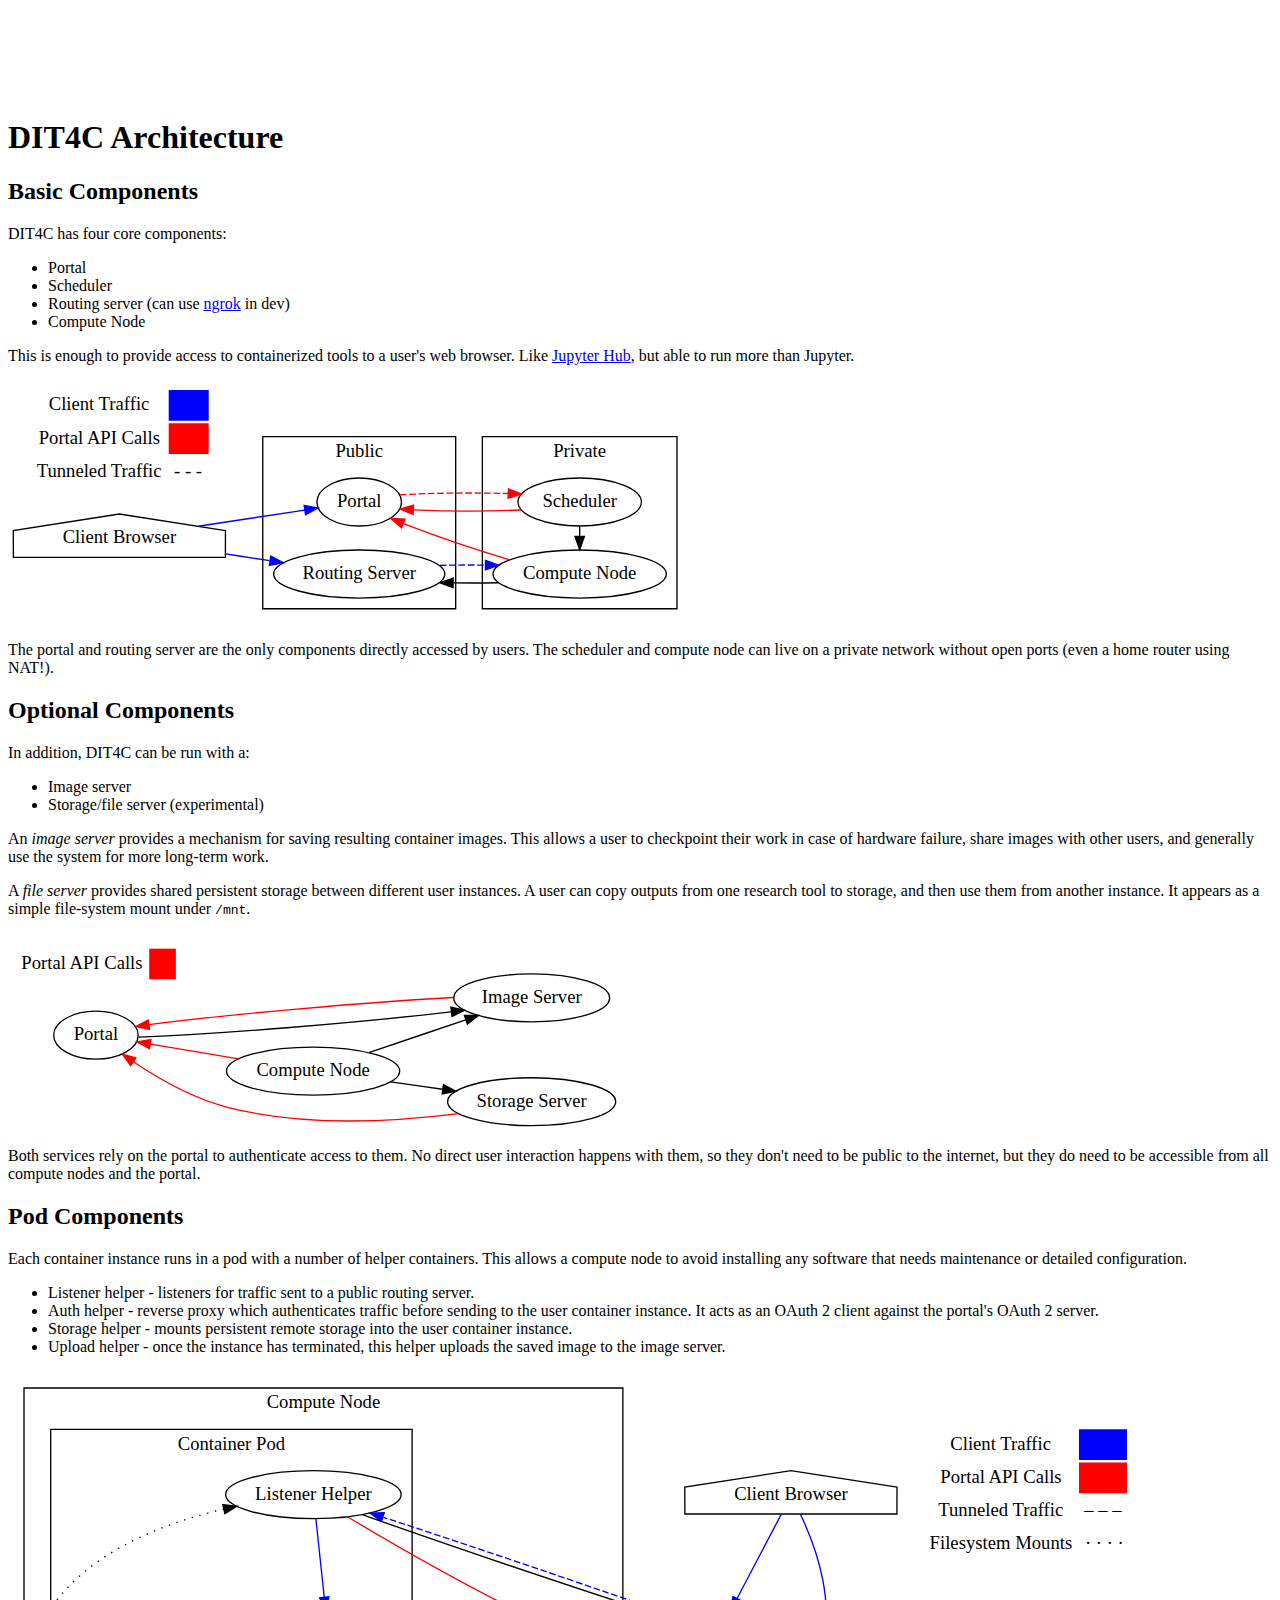
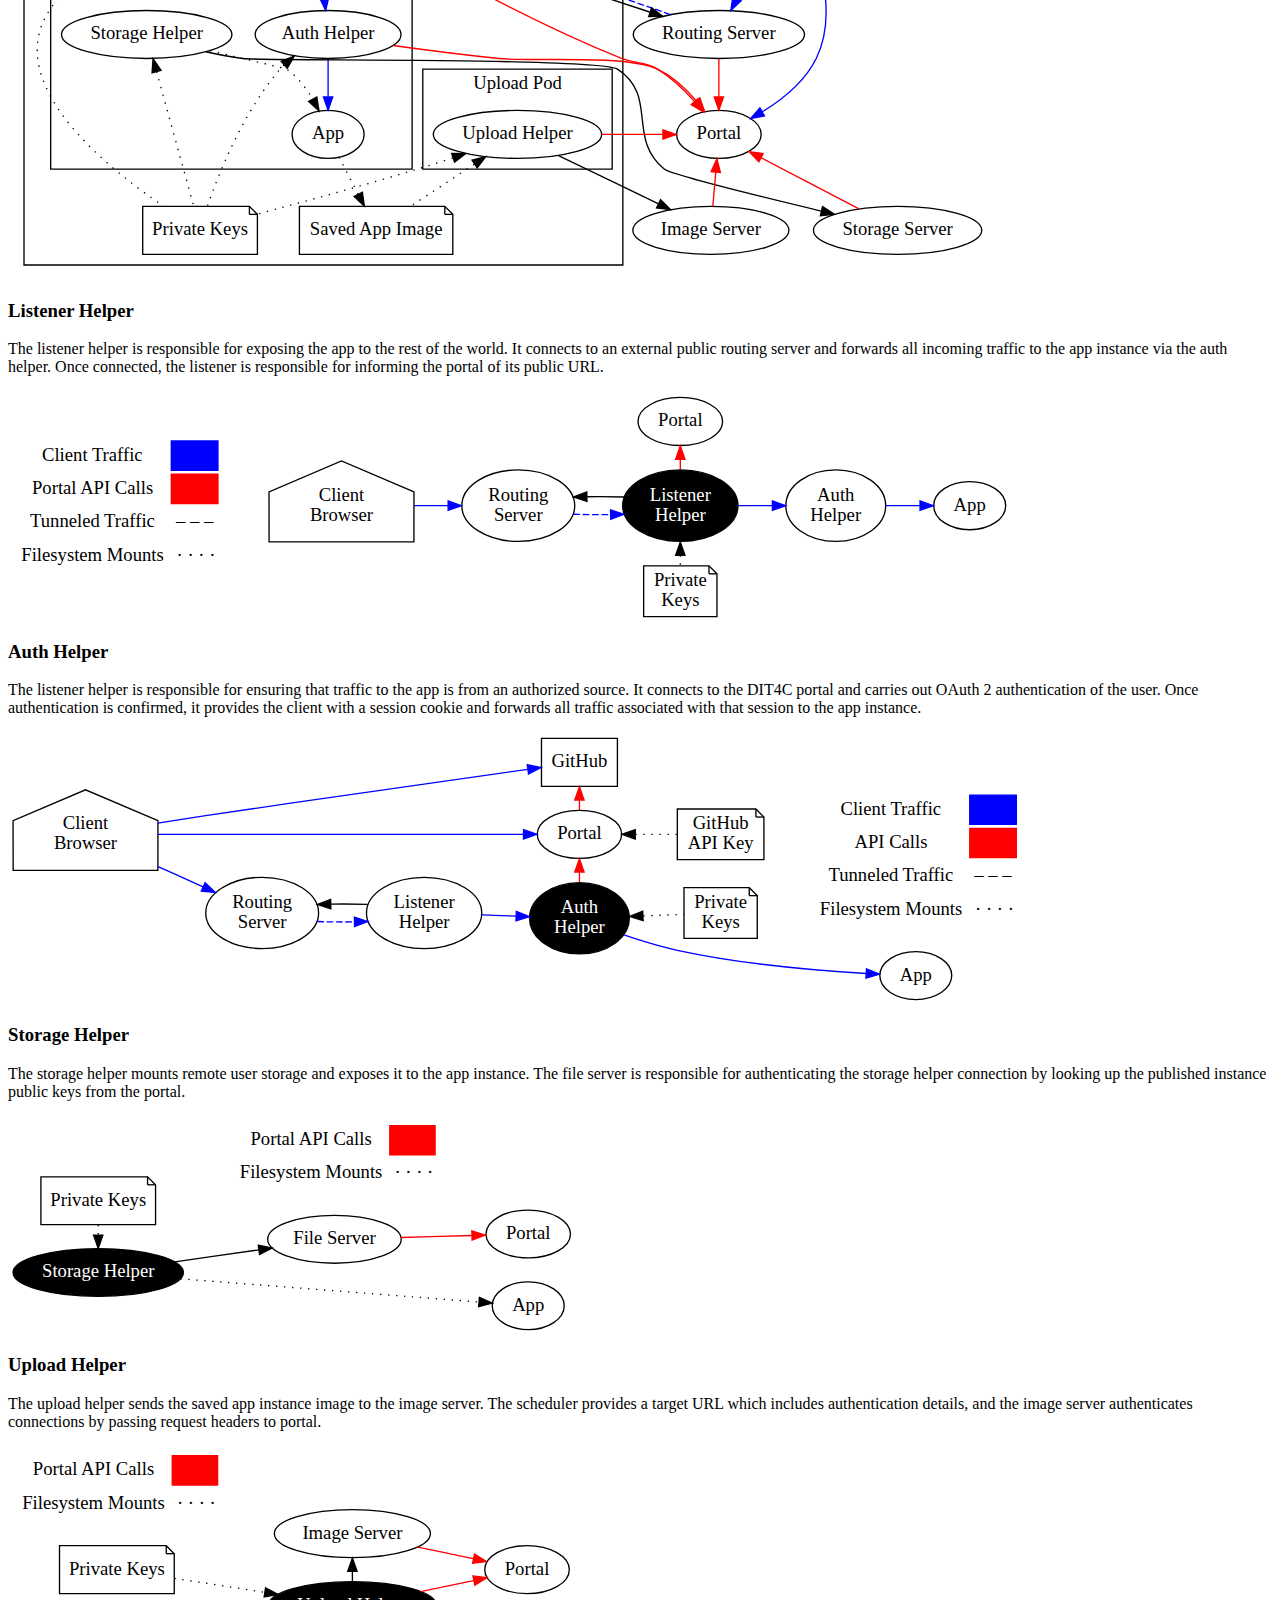
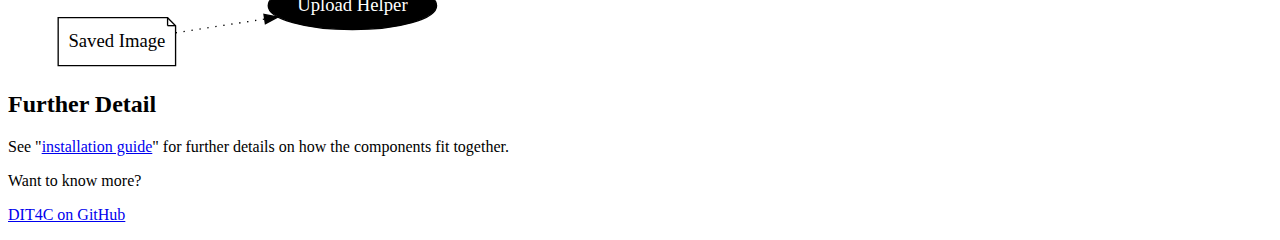
==== architecture.html @ cf7dfa35 "Add more architecture detail for helpers" ====
<html>
<head>
  <meta charset="utf-8">
  <title>DIT4C architecture</title>
  <link rel="canonical" href="false"/>

  <meta name="viewport" content="width=device-width">
  <link rel="shortcut icon" href="/images/favicon.ico" type="image/x-icon"/>
  <link rel="apple-touch-icon" sizes="60x60" href="/images/apple-touch-icon-60x60.png"/>
  <link rel="apple-touch-icon" sizes="76x76" href="/images/apple-touch-icon-76x76.png"/>
  <link rel="apple-touch-icon" sizes="120x120" href="/images/apple-touch-icon-120x120.png"/>
  <link rel="apple-touch-icon" sizes="152x152" href="/images/apple-touch-icon-152x152.png"/>
  <link rel="icon" sizes="36x36" href="/images/icon-36x36.png"/>
  <link rel="icon" sizes="48x48" href="/images/icon-48x48.png"/>
  <link rel="icon" sizes="72x72" href="/images/icon-72x72.png"/>
  <link rel="icon" sizes="96x96" href="/images/icon-96x96.png"/>
  <link rel="icon" sizes="128x128" href="/images/icon-128x128.png"/>
  <link rel="icon" sizes="144x144" href="/images/icon-144x144.png"/>
  <link rel="icon" sizes="192x192" href="/images/icon-192x192.png"/>

  <script src="/libs/webcomponentsjs/webcomponents-lite.js"></script>
  <link rel="import" href="/components/base-style.html"/>
</head>
<body>
  <header>
    <a href="/">
      <img class="img-responsive center-block"
          src="/images/logo.png"
          style="height: 80px; padding: 5px"/>
    </a>
  </header>
  <article>
    <h1 id="dit4c-architecture">DIT4C Architecture</h1>
<h2 id="basic-components">Basic Components</h2>
<p>DIT4C has four core components:</p>
<ul>
<li>Portal</li>
<li>Scheduler</li>
<li>Routing server (can use <a href="https://ngrok.com/">ngrok</a> in dev)</li>
<li>Compute Node</li>
</ul>
<p>This is enough to provide access to containerized tools to a user&#39;s web browser. Like <a href="https://github.com/jupyterhub/jupyterhub">Jupyter Hub</a>, but able to run more than Jupyter.</p>
<p><img src="images/diagrams/high-level-arch-basic.dot.svg" alt=""></p>
<p>The portal and routing server are the only components directly accessed by users. The scheduler and compute node can live on a private network without open ports (even a home router using NAT!).</p>
<h2 id="optional-components">Optional Components</h2>
<p>In addition, DIT4C can be run with a:</p>
<ul>
<li>Image server</li>
<li>Storage/file server (experimental)</li>
</ul>
<p>An <em>image server</em> provides a mechanism for saving resulting container images. This allows a user to checkpoint their work in case of hardware failure, share images with other users, and generally use the system for more long-term work.</p>
<p>A <em>file server</em> provides shared persistent storage between different user instances. A user can copy outputs from one research tool to storage, and then use them from another instance. It appears as a simple file-system mount under <code>/mnt</code>.</p>
<p><img src="images/diagrams/high-level-arch-extra.dot.svg" alt=""></p>
<p>Both services rely on the portal to authenticate access to them. No direct user interaction happens with them, so they don&#39;t need to be public to the internet, but they do need to be accessible from all compute nodes and the portal.</p>
<h2 id="pod-components">Pod Components</h2>
<p>Each container instance runs in a pod with a number of helper containers. This allows a compute node to avoid installing any software that needs maintenance or detailed configuration.</p>
<ul>
<li>Listener helper - listeners for traffic sent to a public routing server.</li>
<li>Auth helper - reverse proxy which authenticates traffic before sending to the user container instance. It acts as an OAuth 2 client against the portal&#39;s OAuth 2 server.</li>
<li>Storage helper - mounts persistent remote storage into the user container instance.</li>
<li>Upload helper - once the instance has terminated, this helper uploads the saved image to the image server.</li>
</ul>
<p><img src="images/diagrams/pod-components.dot.svg" alt=""></p>
<h3 id="listener-helper">Listener Helper</h3>
<p>The listener helper is responsible for exposing the app to the rest of the world. It connects to an external public routing server and forwards all incoming traffic to the app instance via the auth helper. Once connected, the listener is responsible for informing the portal of its public URL.</p>
<p><img src="images/diagrams/helper-listener.dot.svg" alt=""></p>
<h3 id="auth-helper">Auth Helper</h3>
<p>The listener helper is responsible for ensuring that traffic to the app is from an authorized source. It connects to the DIT4C portal and carries out OAuth 2 authentication of the user. Once authentication is confirmed, it provides the client with a session cookie and forwards all traffic associated with that session to the app instance.</p>
<p><img src="images/diagrams/helper-auth.dot.svg" alt=""></p>
<h3 id="storage-helper">Storage Helper</h3>
<p>The storage helper mounts remote user storage and exposes it to the app instance. The file server is responsible for authenticating the storage helper connection by looking up the published instance public keys from the portal.</p>
<p><img src="images/diagrams/helper-storage.dot.svg" alt=""></p>
<h3 id="upload-helper">Upload Helper</h3>
<p>The upload helper sends the saved app instance image to the image server. The scheduler provides a target URL which includes authentication details, and the image server authenticates connections by passing request headers to portal.</p>
<p><img src="images/diagrams/helper-upload.dot.svg" alt=""></p>
<h2 id="further-detail">Further Detail</h2>
<p>See &quot;<a href="./running.html">installation guide</a>&quot; for further details on how the components fit together.</p>

  </article>
  <footer>
    <p>Want to know more?</p>
    <p>
      <a href="https://github.com/dit4c/dit4c">
        DIT4C on GitHub
      </a>
    </p>
  </footer>
</body>
</html>
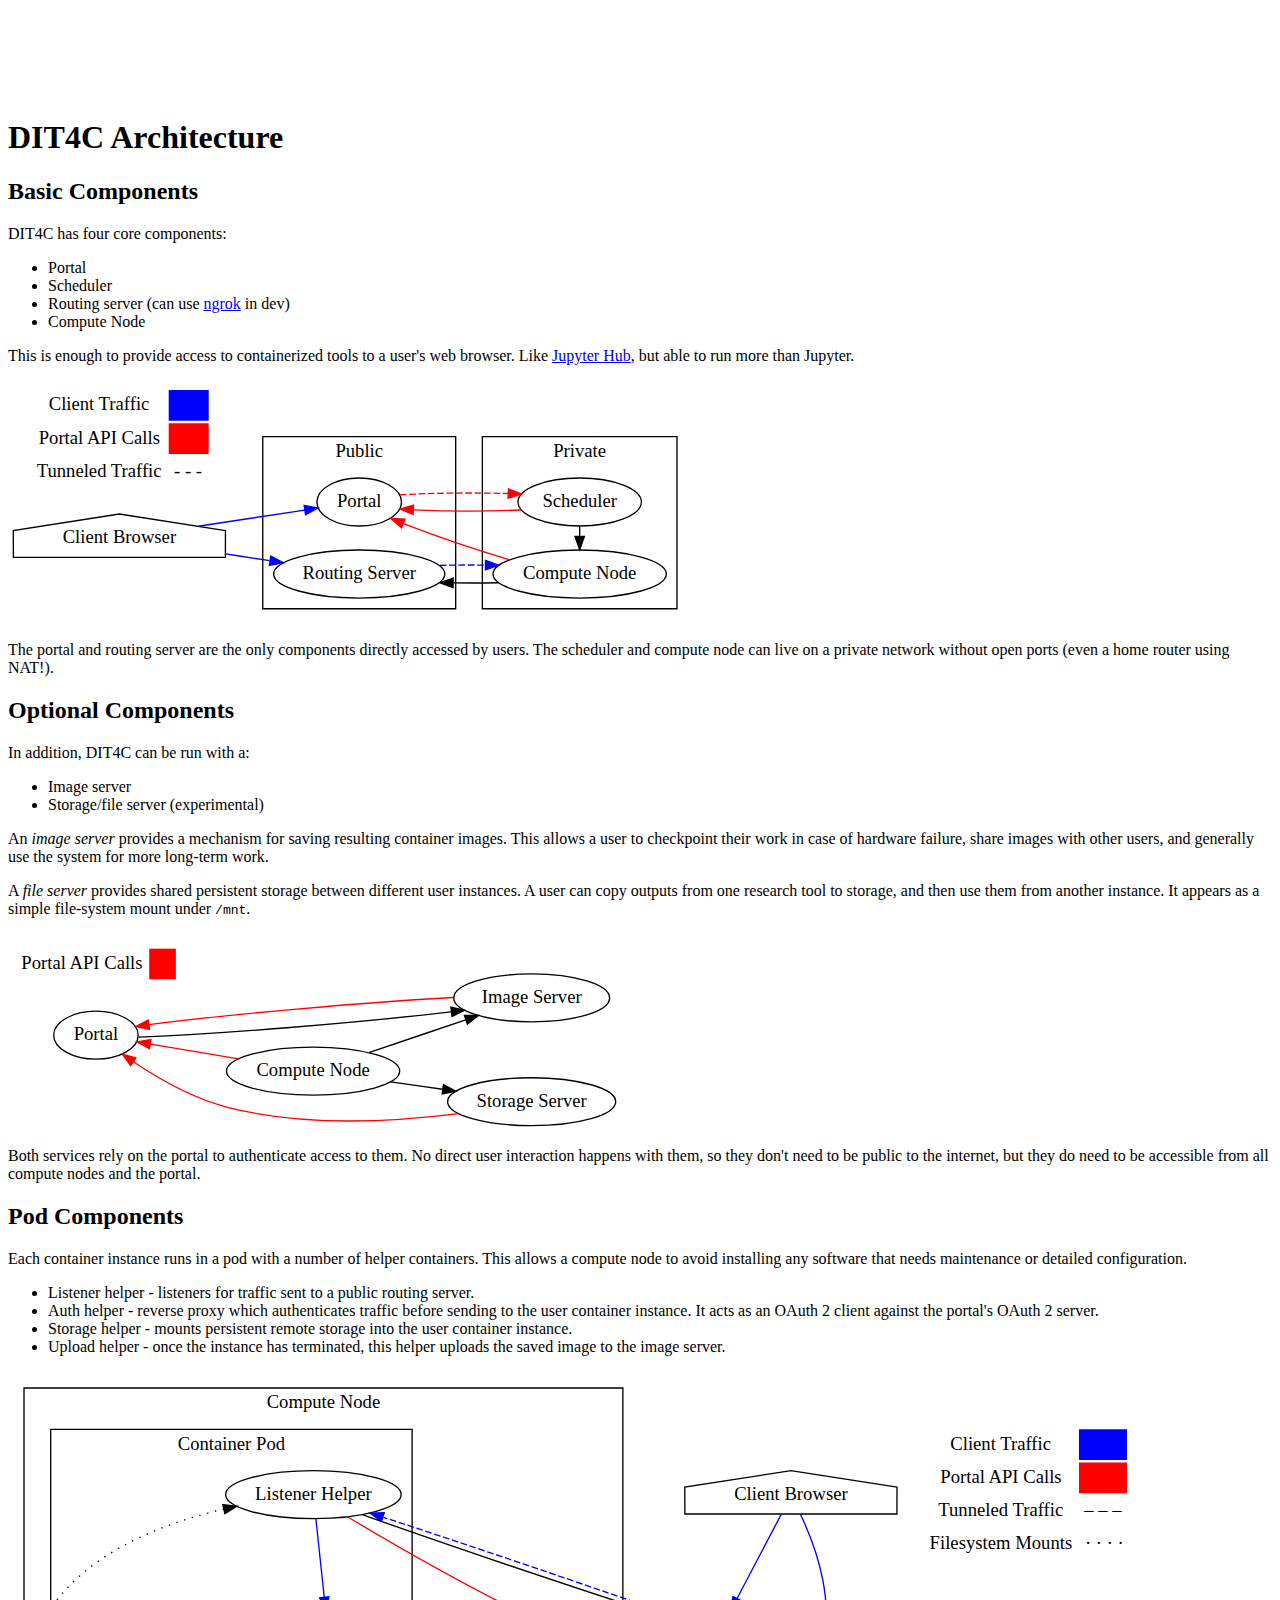
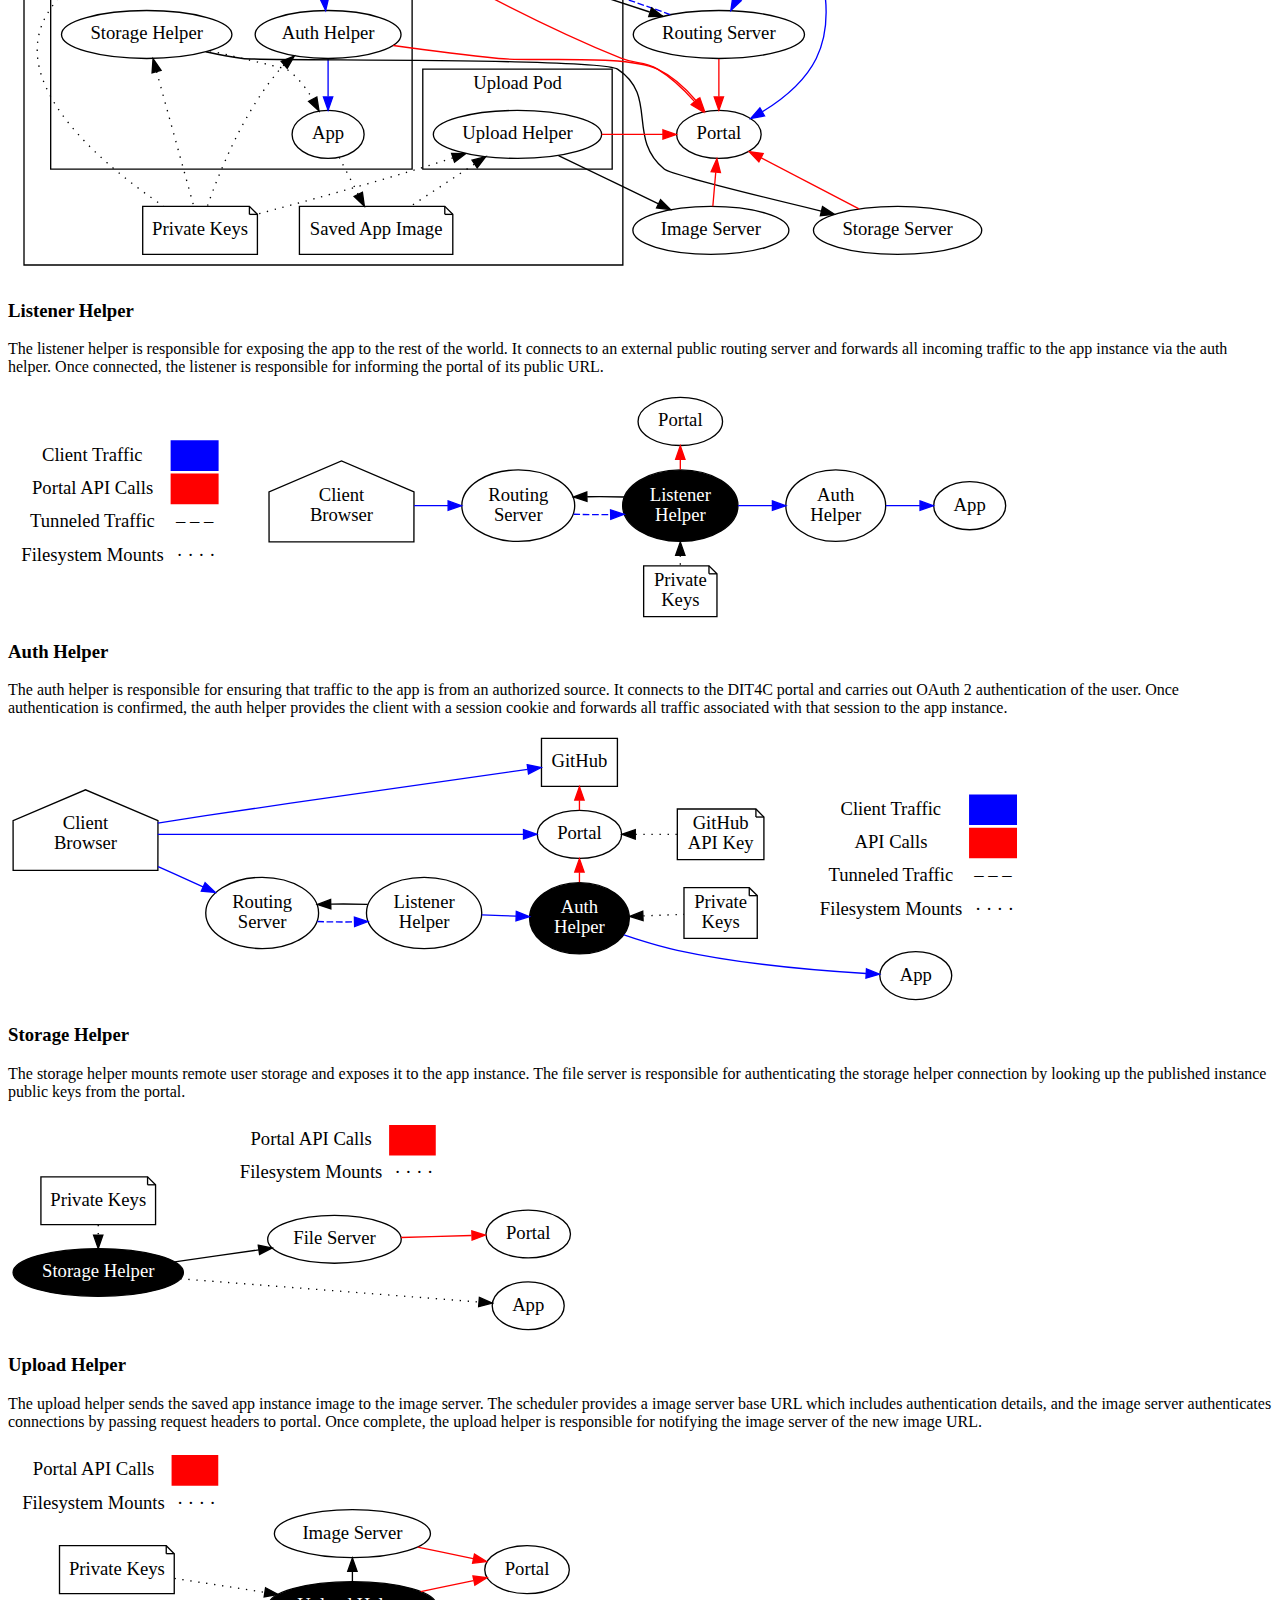
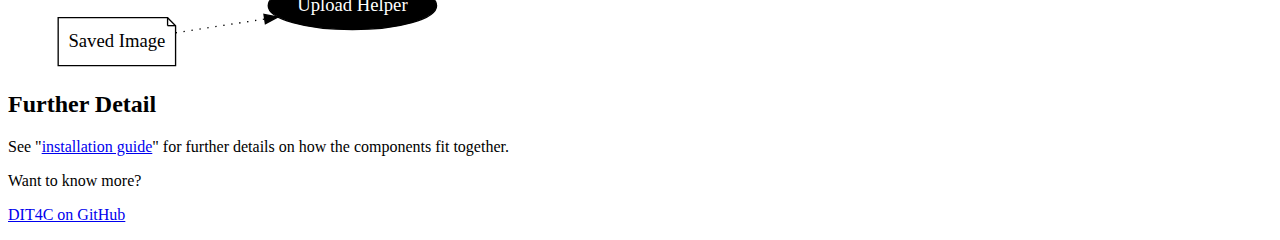
==== commit 84c00bdd: "Minor architecture wording fixes" ====
--- a/architecture.html
+++ b/architecture.html
@@ -65,13 +65,13 @@
 <p>The listener helper is responsible for exposing the app to the rest of the world. It connects to an external public routing server and forwards all incoming traffic to the app instance via the auth helper. Once connected, the listener is responsible for informing the portal of its public URL.</p>
 <p><img src="images/diagrams/helper-listener.dot.svg" alt=""></p>
 <h3 id="auth-helper">Auth Helper</h3>
-<p>The listener helper is responsible for ensuring that traffic to the app is from an authorized source. It connects to the DIT4C portal and carries out OAuth 2 authentication of the user. Once authentication is confirmed, it provides the client with a session cookie and forwards all traffic associated with that session to the app instance.</p>
+<p>The auth helper is responsible for ensuring that traffic to the app is from an authorized source. It connects to the DIT4C portal and carries out OAuth 2 authentication of the user. Once authentication is confirmed, the auth helper provides the client with a session cookie and forwards all traffic associated with that session to the app instance.</p>
 <p><img src="images/diagrams/helper-auth.dot.svg" alt=""></p>
 <h3 id="storage-helper">Storage Helper</h3>
 <p>The storage helper mounts remote user storage and exposes it to the app instance. The file server is responsible for authenticating the storage helper connection by looking up the published instance public keys from the portal.</p>
 <p><img src="images/diagrams/helper-storage.dot.svg" alt=""></p>
 <h3 id="upload-helper">Upload Helper</h3>
-<p>The upload helper sends the saved app instance image to the image server. The scheduler provides a target URL which includes authentication details, and the image server authenticates connections by passing request headers to portal.</p>
+<p>The upload helper sends the saved app instance image to the image server. The scheduler provides a image server base URL which includes authentication details, and the image server authenticates connections by passing request headers to portal. Once complete, the upload helper is responsible for notifying the image server of the new image URL.</p>
 <p><img src="images/diagrams/helper-upload.dot.svg" alt=""></p>
 <h2 id="further-detail">Further Detail</h2>
 <p>See &quot;<a href="./running.html">installation guide</a>&quot; for further details on how the components fit together.</p>
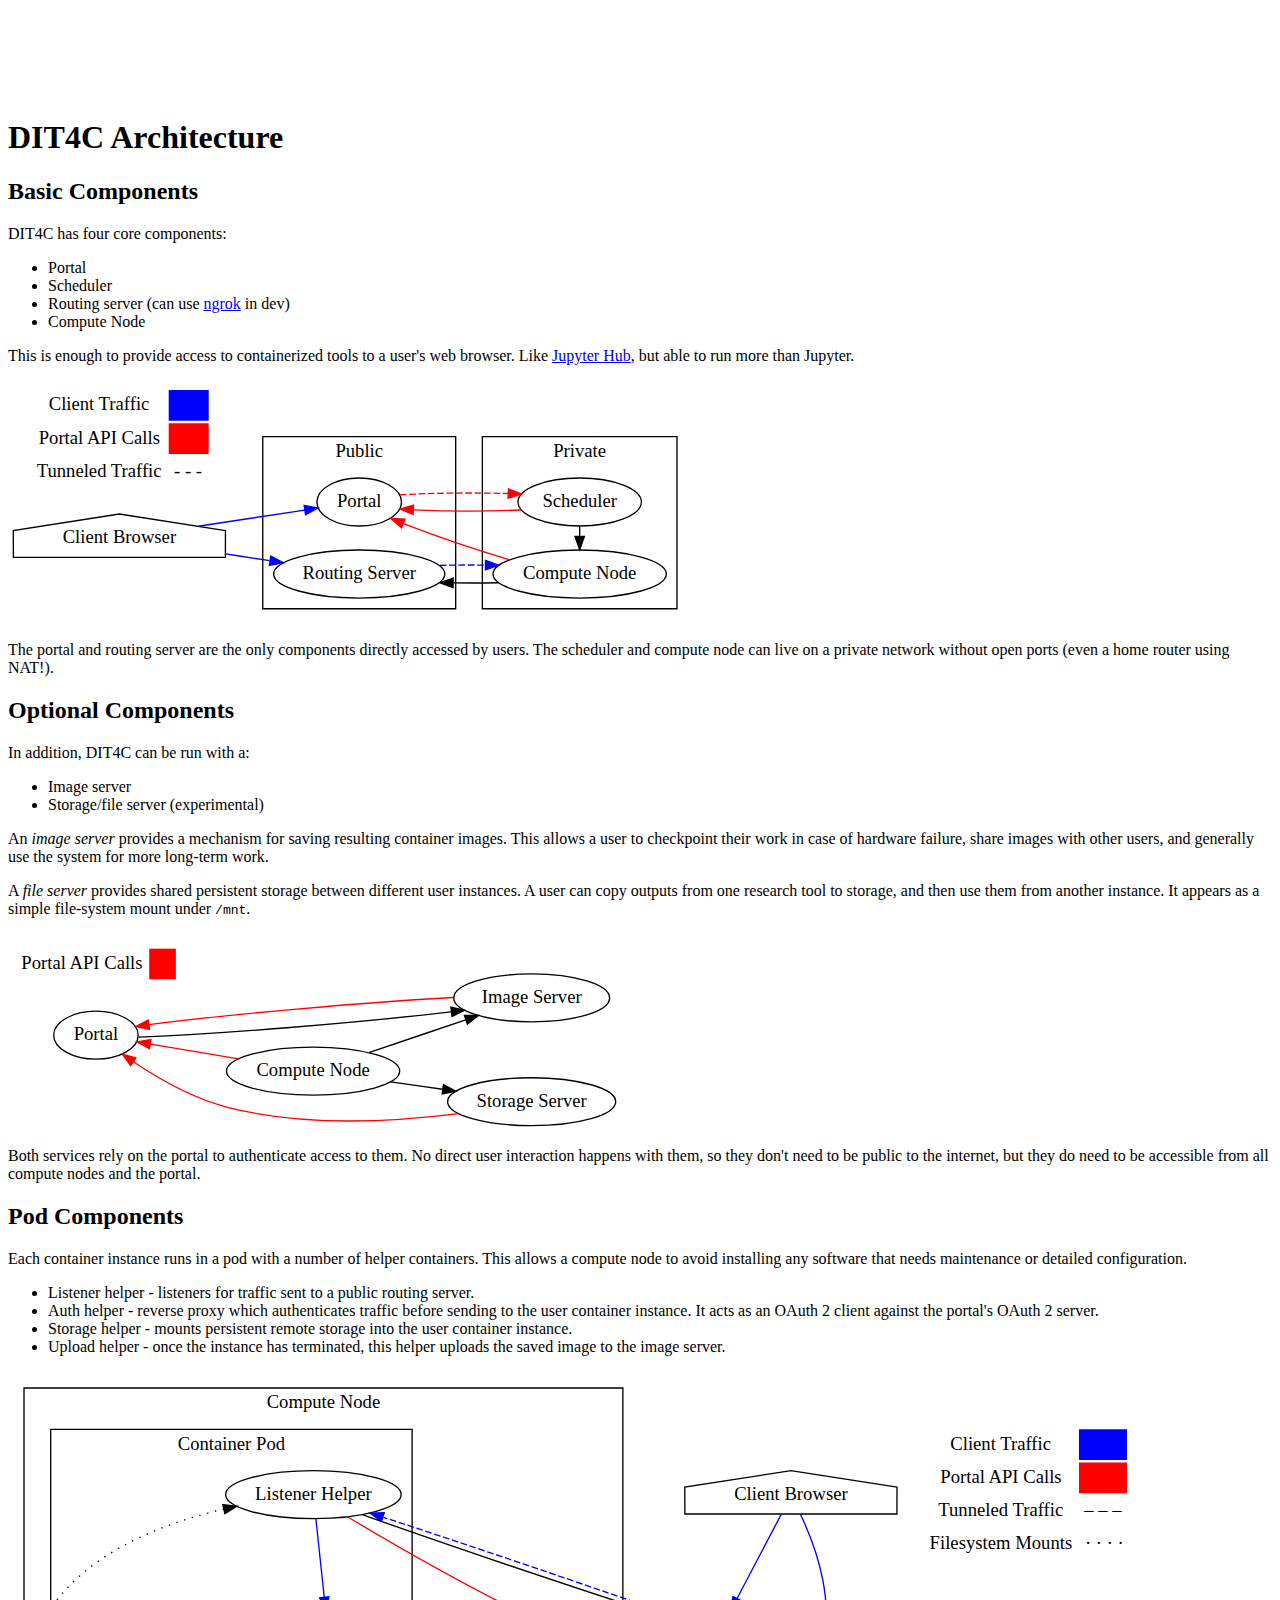
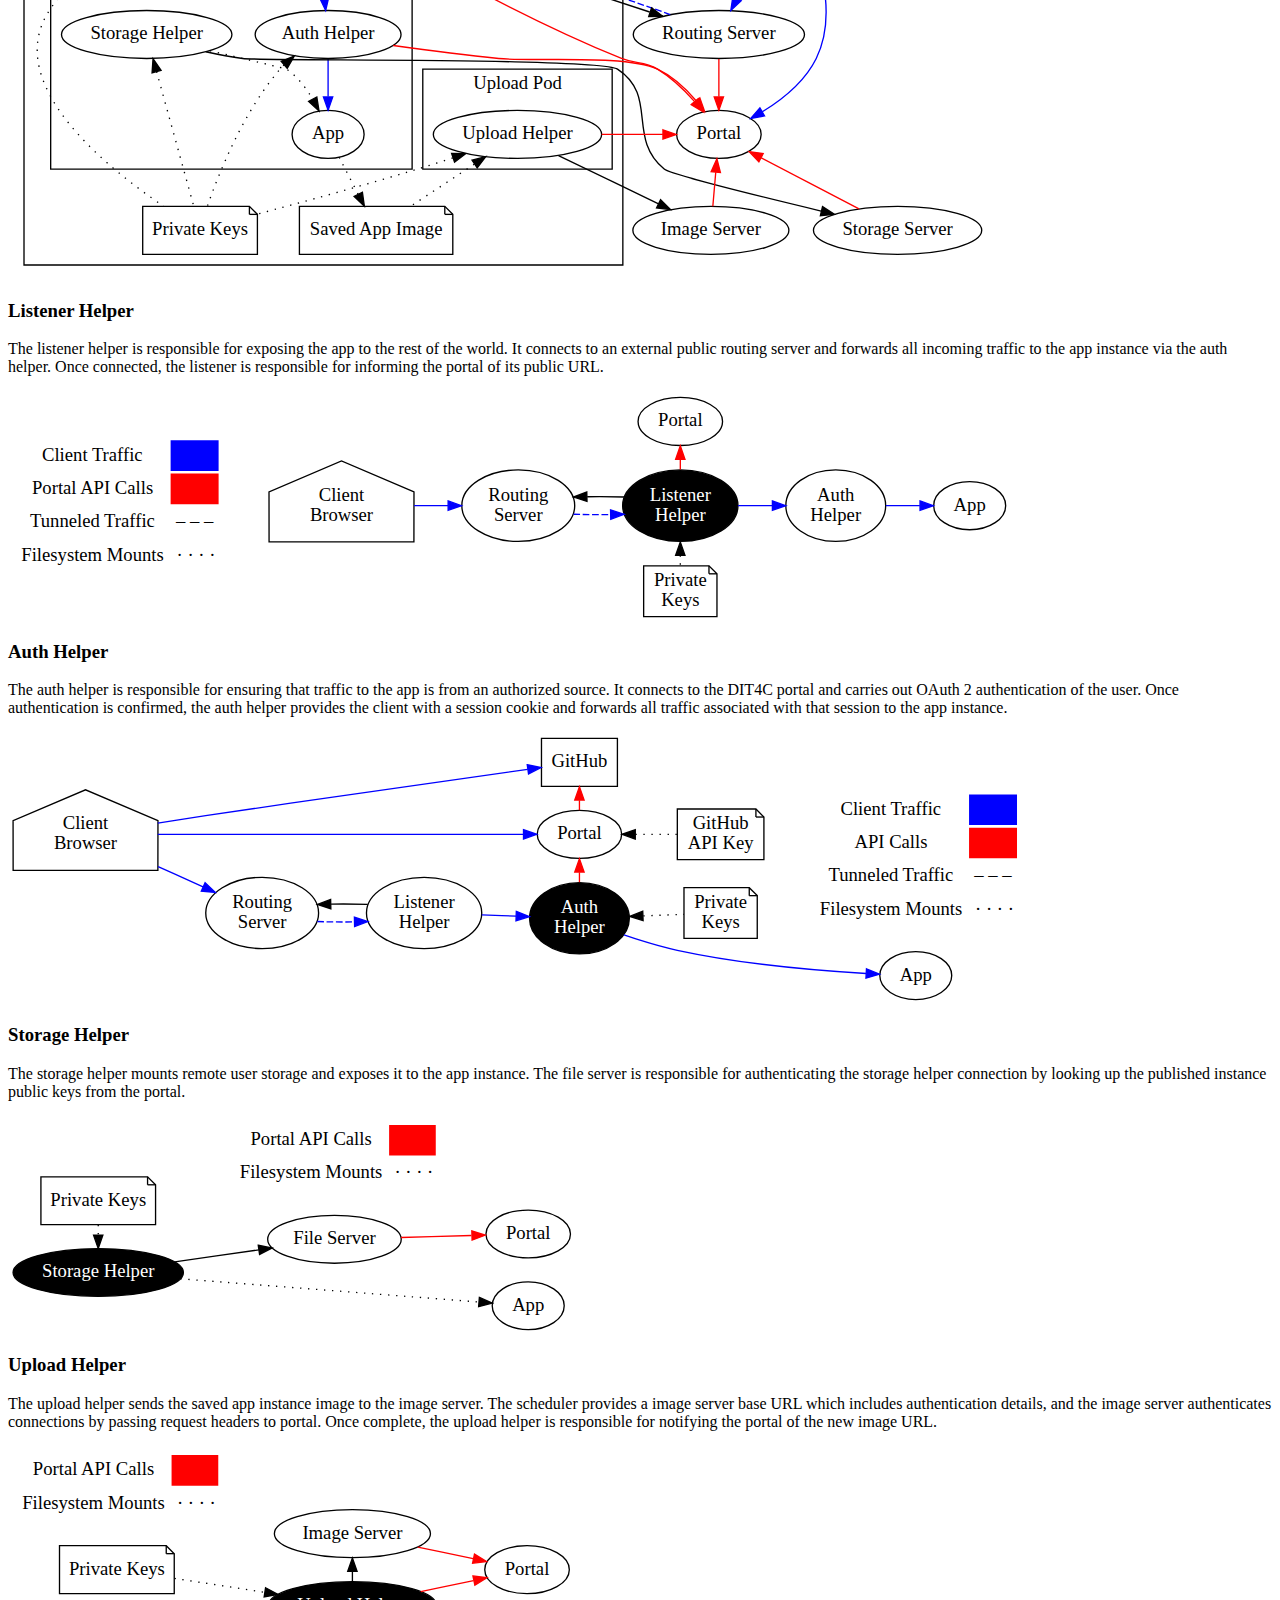
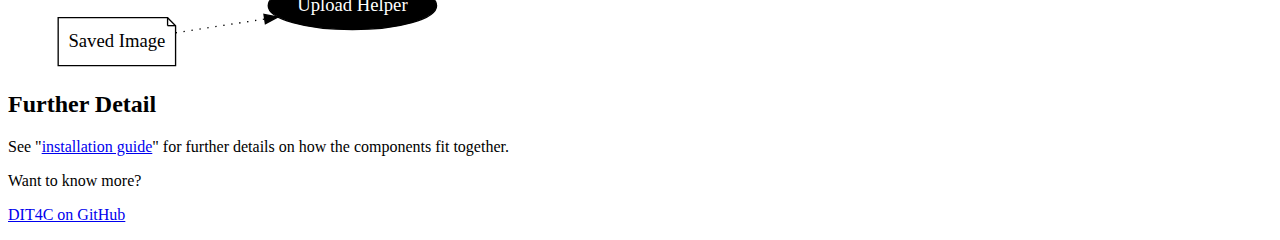
==== commit 56fbb8b6: "Fix typo" ====
--- a/architecture.html
+++ b/architecture.html
@@ -71,7 +71,7 @@
 <p>The storage helper mounts remote user storage and exposes it to the app instance. The file server is responsible for authenticating the storage helper connection by looking up the published instance public keys from the portal.</p>
 <p><img src="images/diagrams/helper-storage.dot.svg" alt=""></p>
 <h3 id="upload-helper">Upload Helper</h3>
-<p>The upload helper sends the saved app instance image to the image server. The scheduler provides a image server base URL which includes authentication details, and the image server authenticates connections by passing request headers to portal. Once complete, the upload helper is responsible for notifying the image server of the new image URL.</p>
+<p>The upload helper sends the saved app instance image to the image server. The scheduler provides a image server base URL which includes authentication details, and the image server authenticates connections by passing request headers to portal. Once complete, the upload helper is responsible for notifying the portal of the new image URL.</p>
 <p><img src="images/diagrams/helper-upload.dot.svg" alt=""></p>
 <h2 id="further-detail">Further Detail</h2>
 <p>See &quot;<a href="./running.html">installation guide</a>&quot; for further details on how the components fit together.</p>
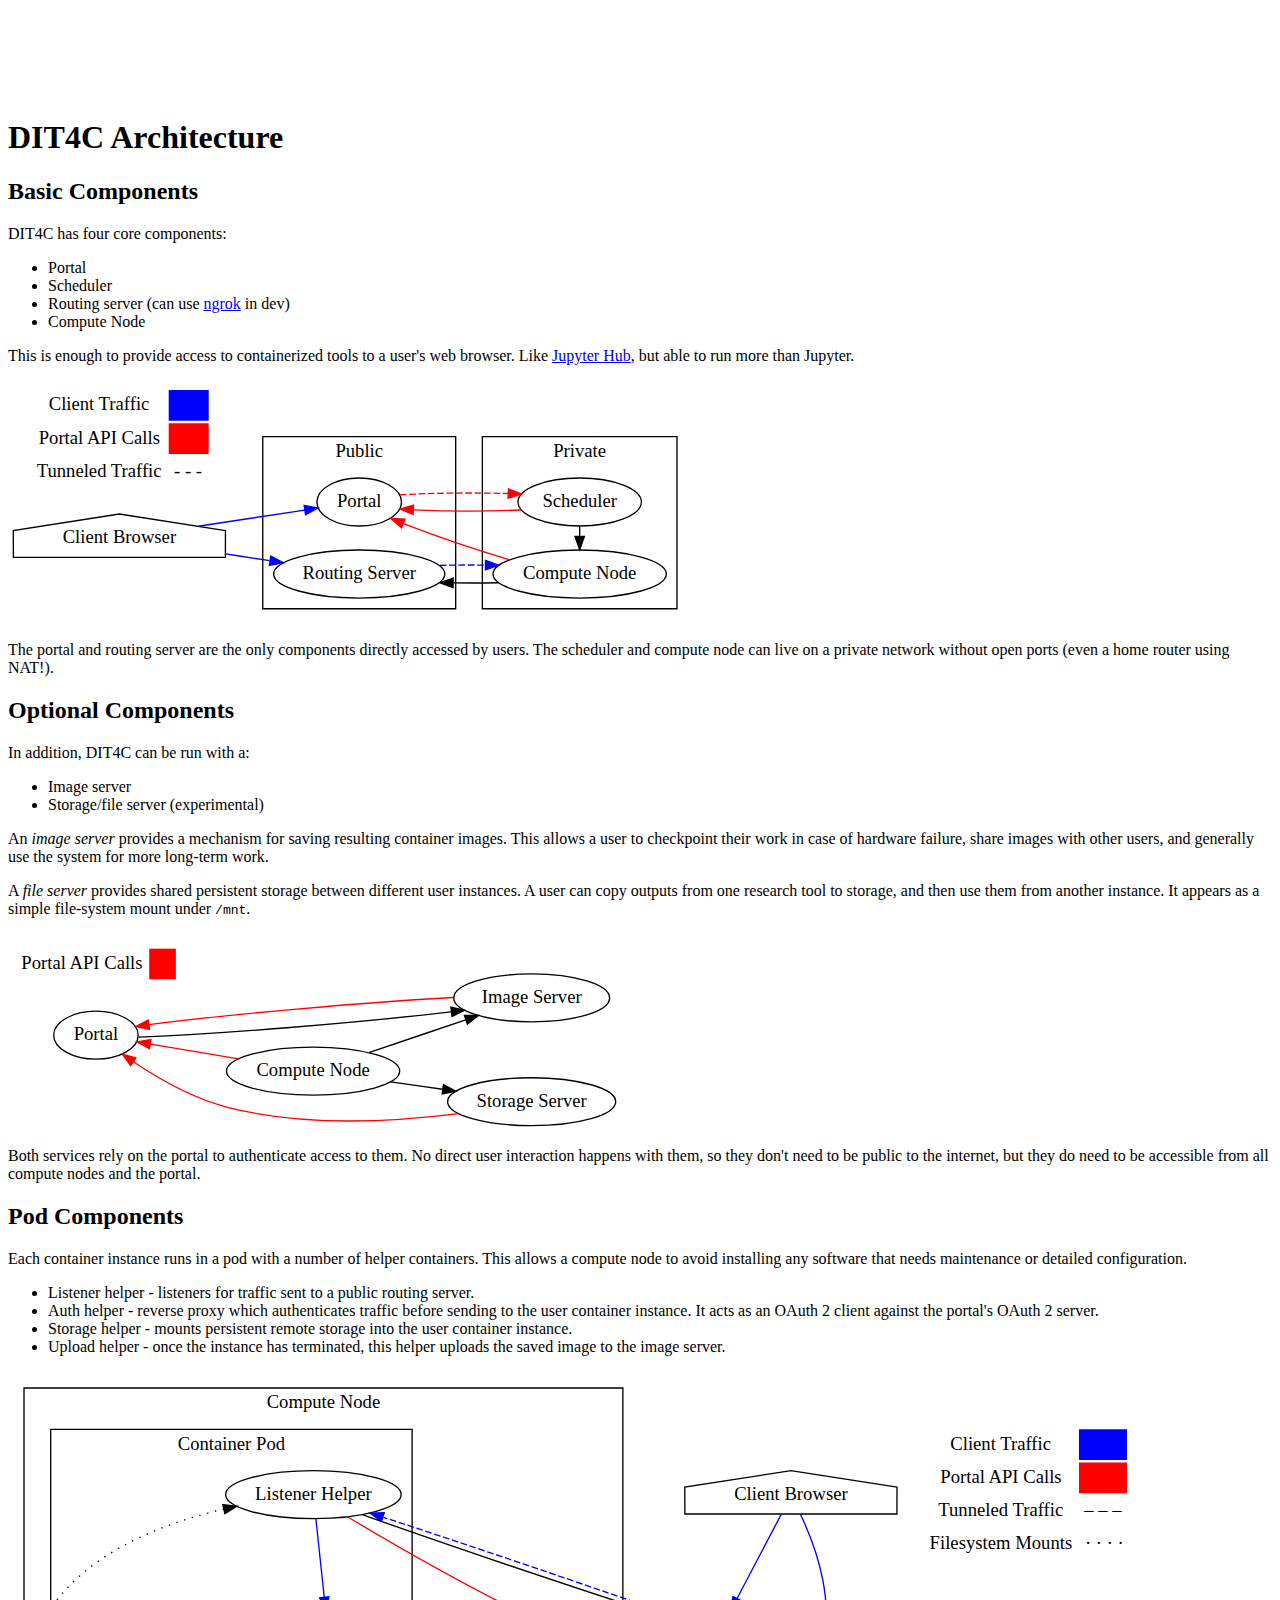
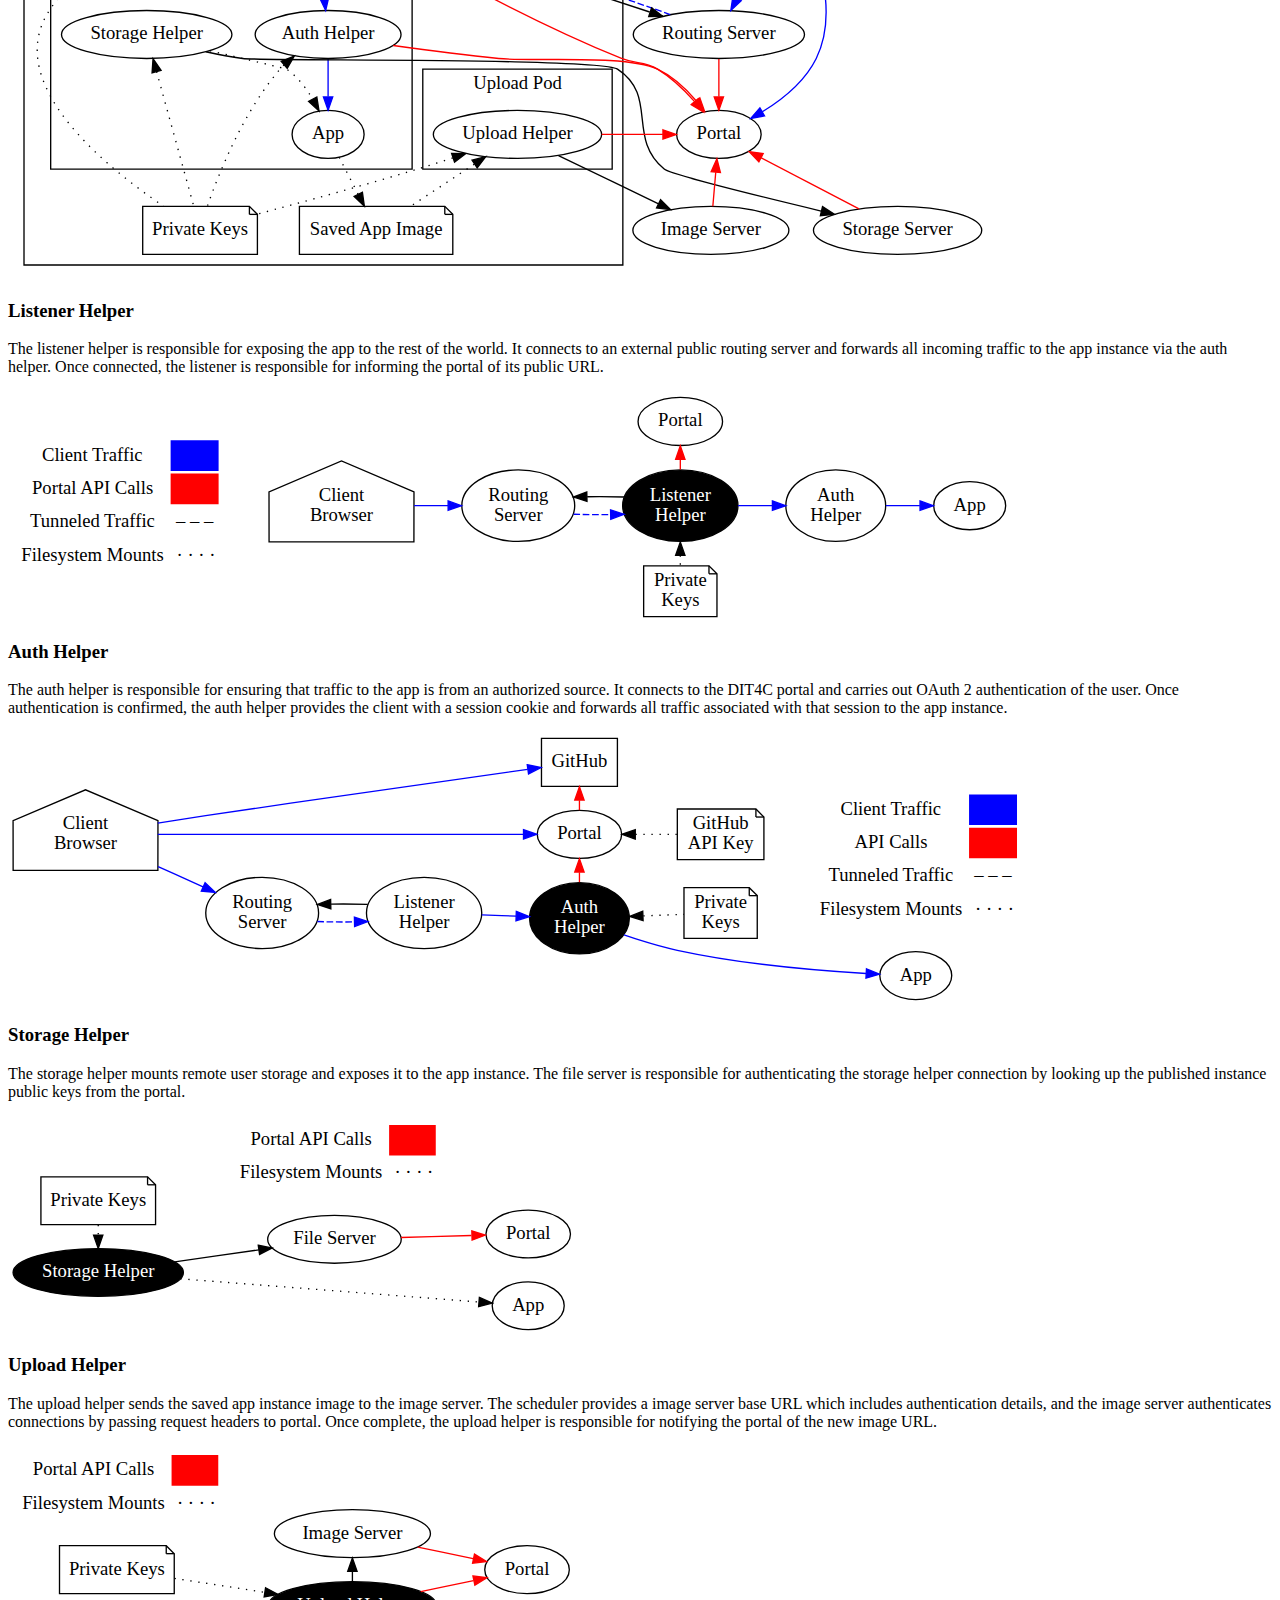
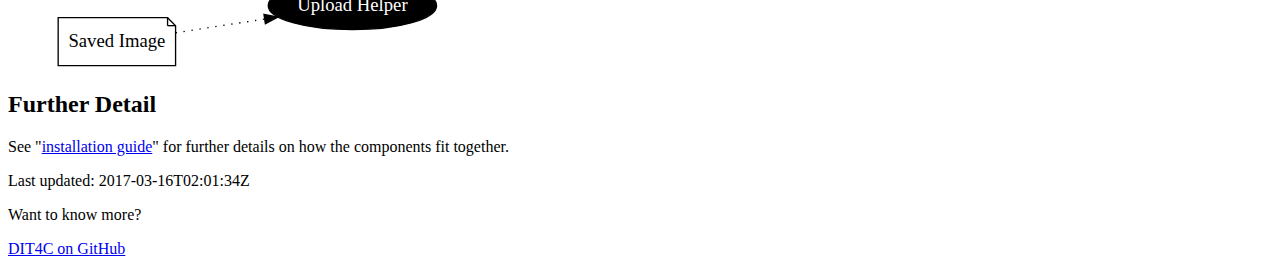
==== commit 0544978a: "Add timestamp to pages" ====
--- a/architecture.html
+++ b/architecture.html
@@ -30,7 +30,7 @@
     </a>
   </header>
   <article>
-    <h1 id="dit4c-architecture">DIT4C Architecture</h1>
+  <h1 id="dit4c-architecture">DIT4C Architecture</h1>
 <h2 id="basic-components">Basic Components</h2>
 <p>DIT4C has four core components:</p>
 <ul>
@@ -76,6 +76,7 @@
 <h2 id="further-detail">Further Detail</h2>
 <p>See &quot;<a href="./running.html">installation guide</a>&quot; for further details on how the components fit together.</p>
 
+  <div class="timestamp">Last updated: 2017-03-16T02:01:34Z</div>
   </article>
   <footer>
     <p>Want to know more?</p>
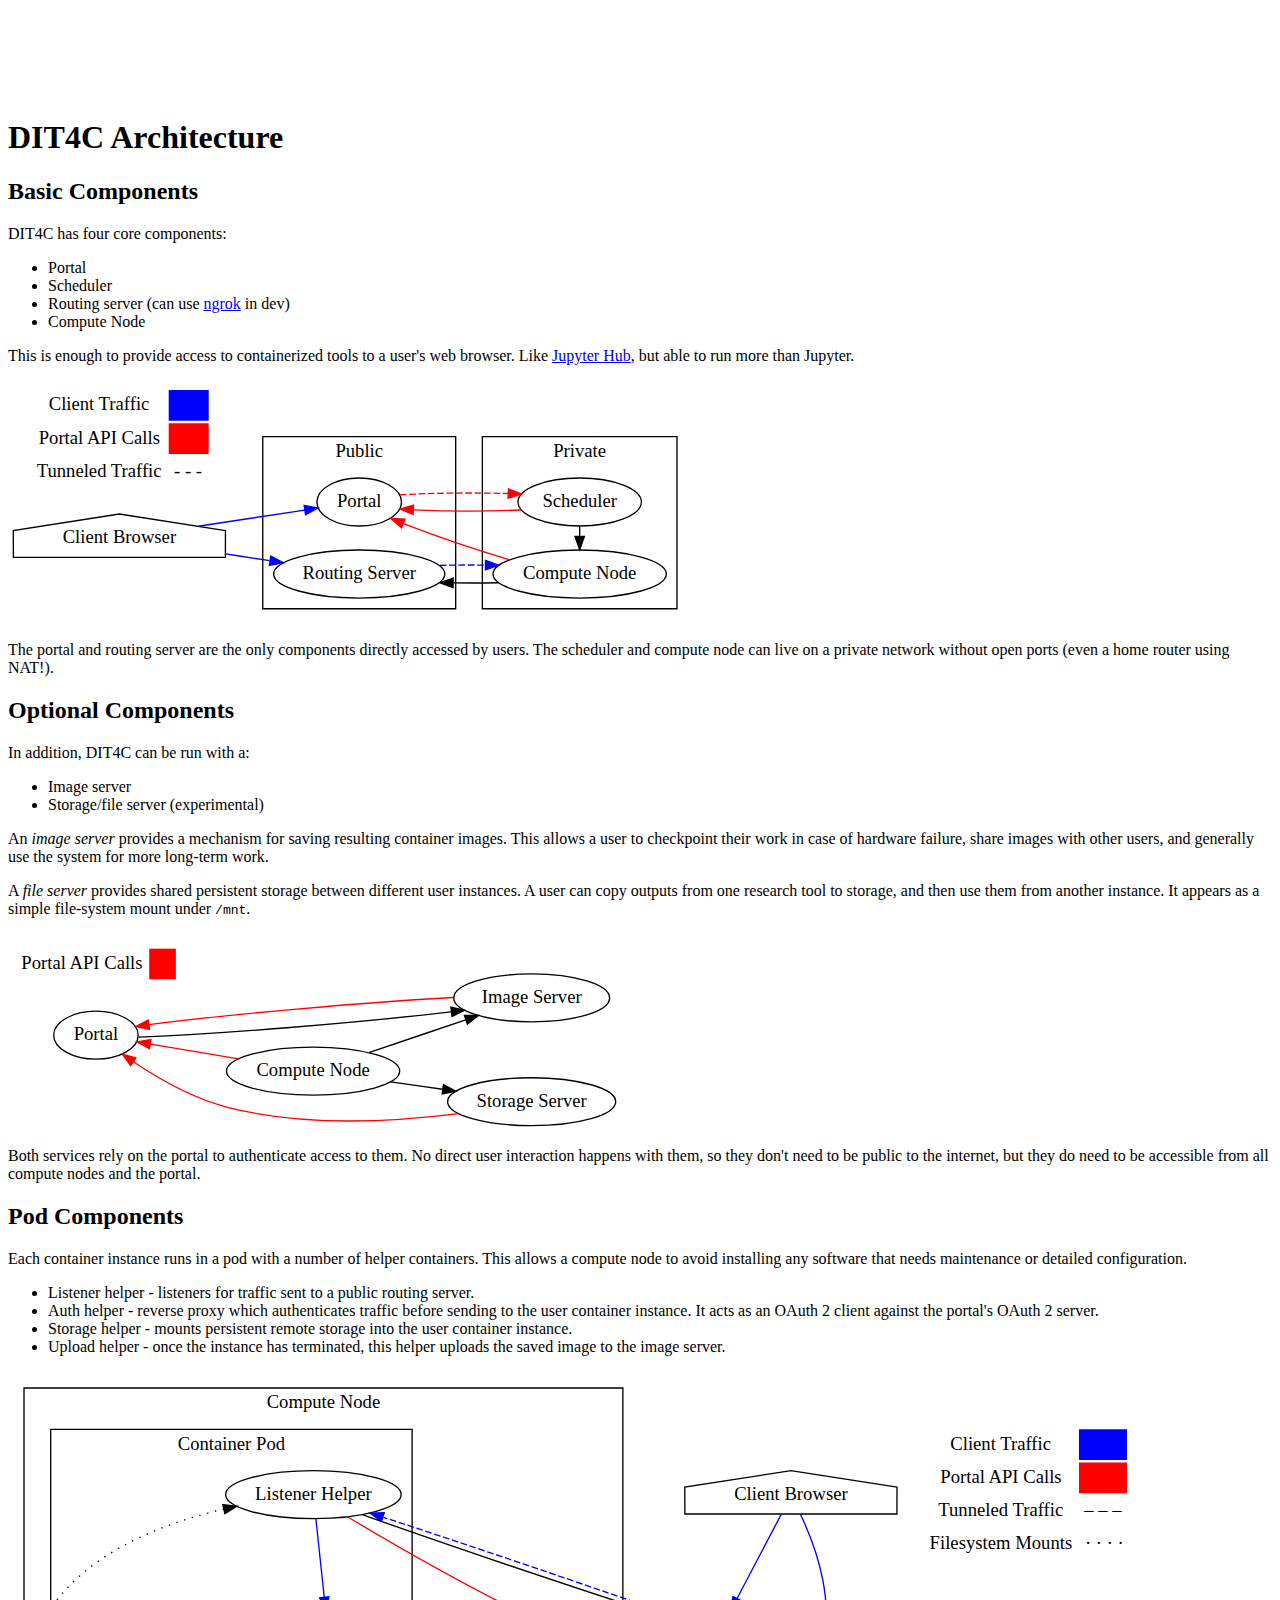
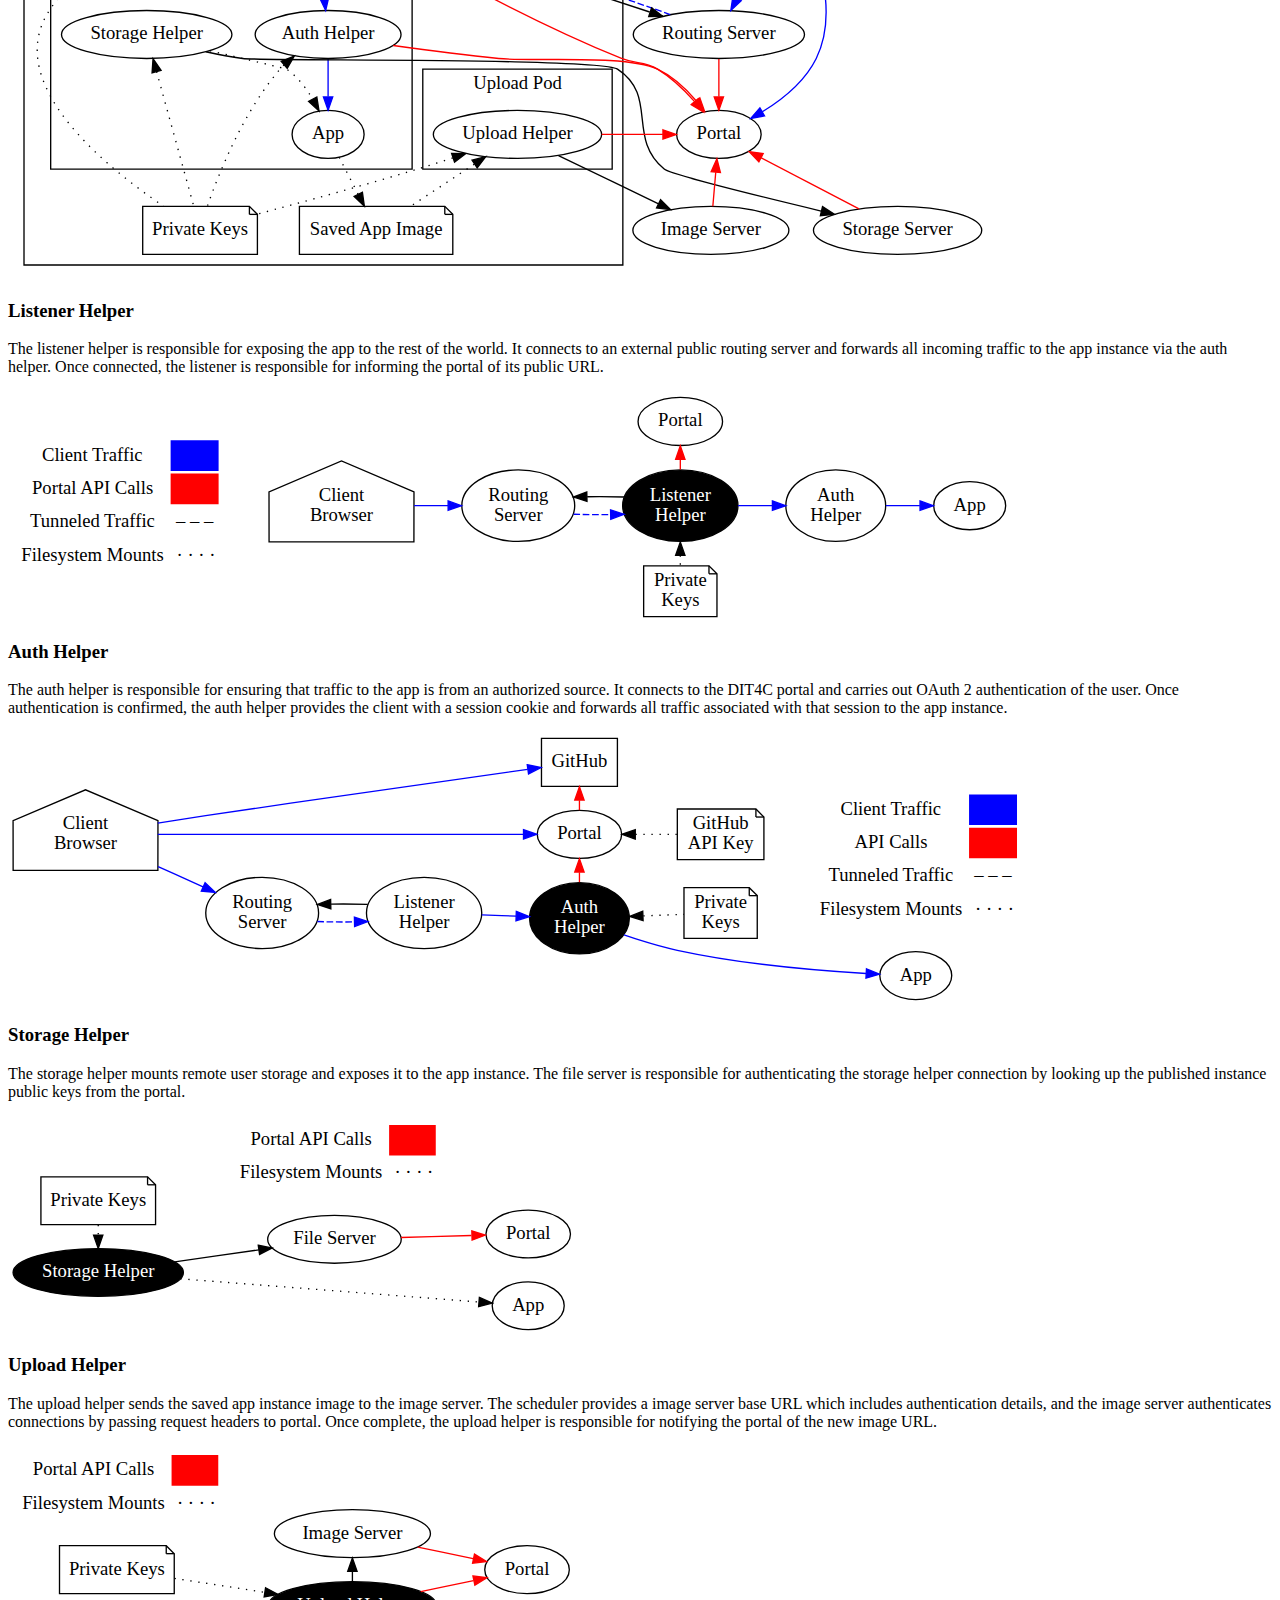
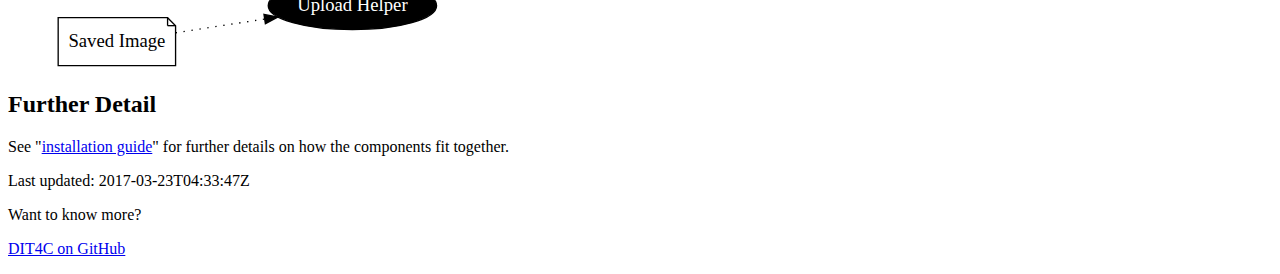
==== commit 0cd5fd55: "Add tags to example config" ====
--- a/architecture.html
+++ b/architecture.html
@@ -76,7 +76,7 @@
 <h2 id="further-detail">Further Detail</h2>
 <p>See &quot;<a href="./running.html">installation guide</a>&quot; for further details on how the components fit together.</p>
 
-  <div class="timestamp">Last updated: 2017-03-16T02:01:34Z</div>
+  <div class="timestamp">Last updated: 2017-03-23T04:33:47Z</div>
   </article>
   <footer>
     <p>Want to know more?</p>
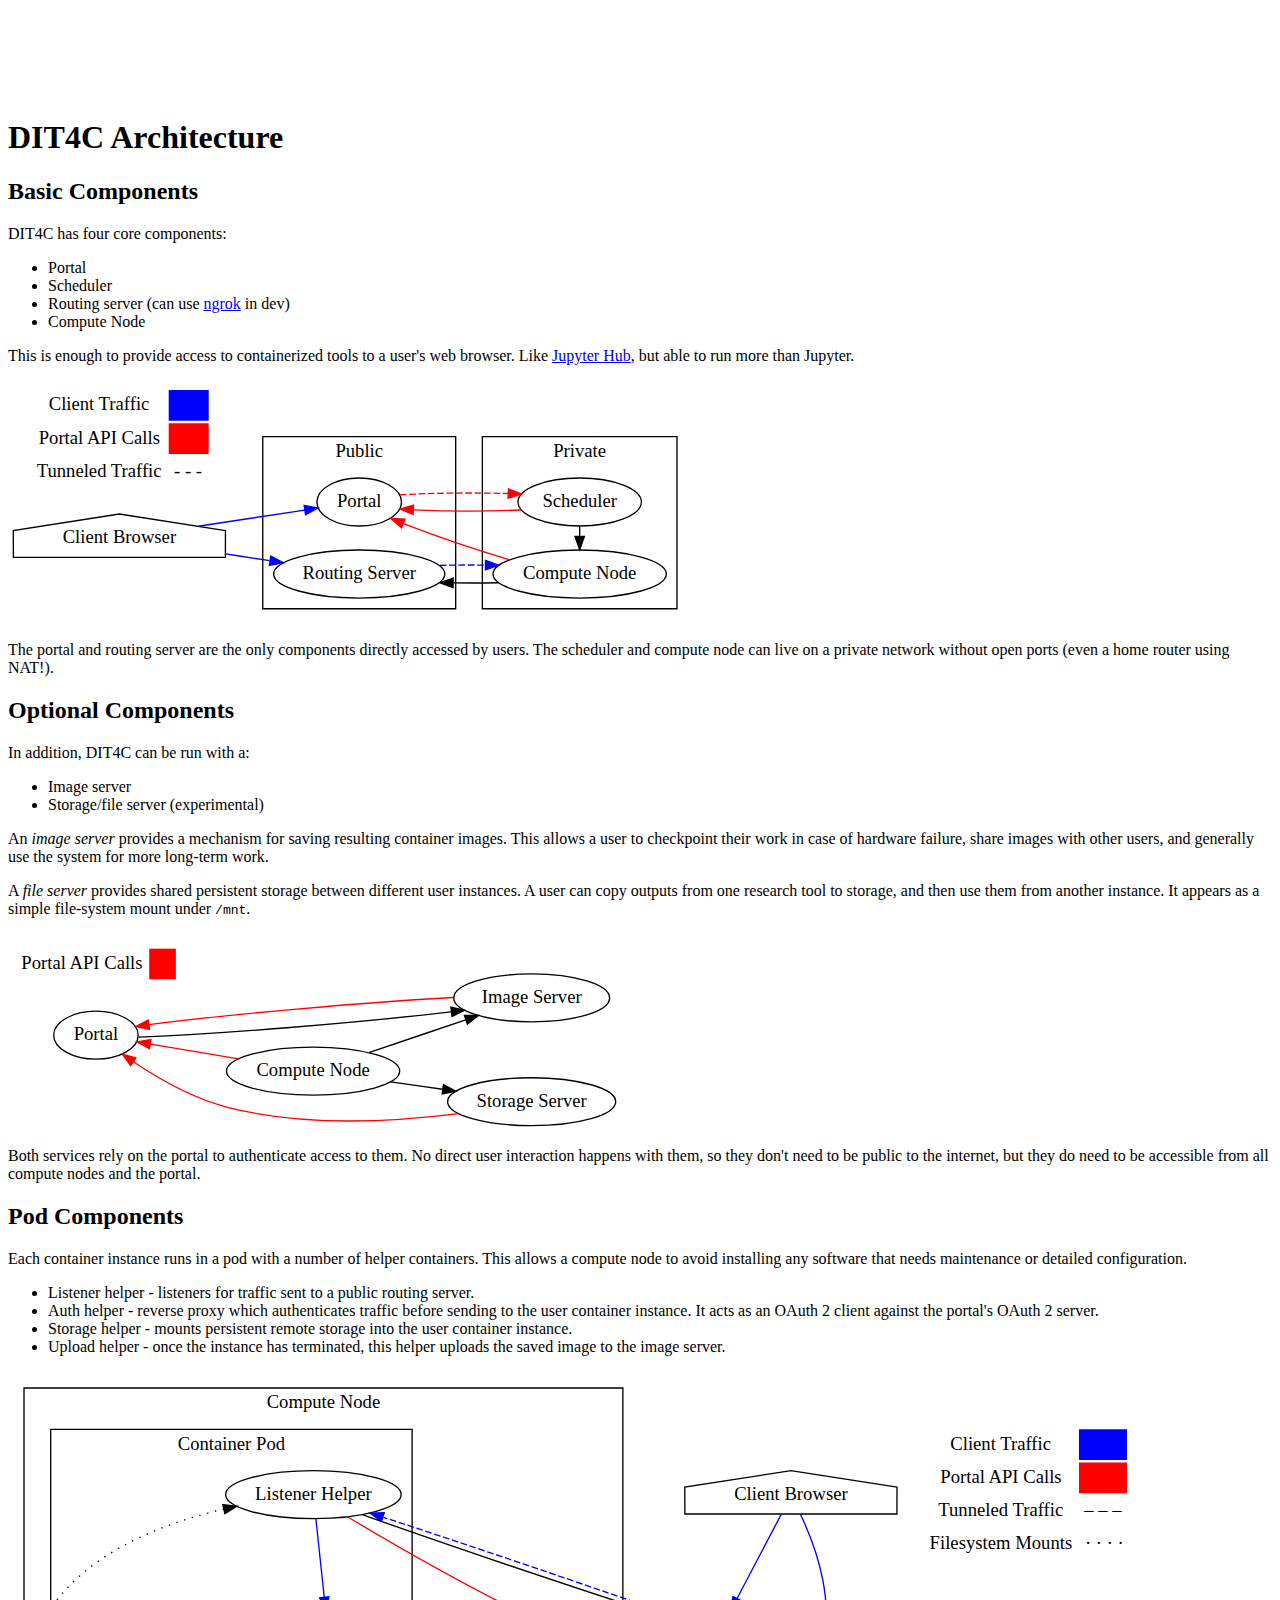
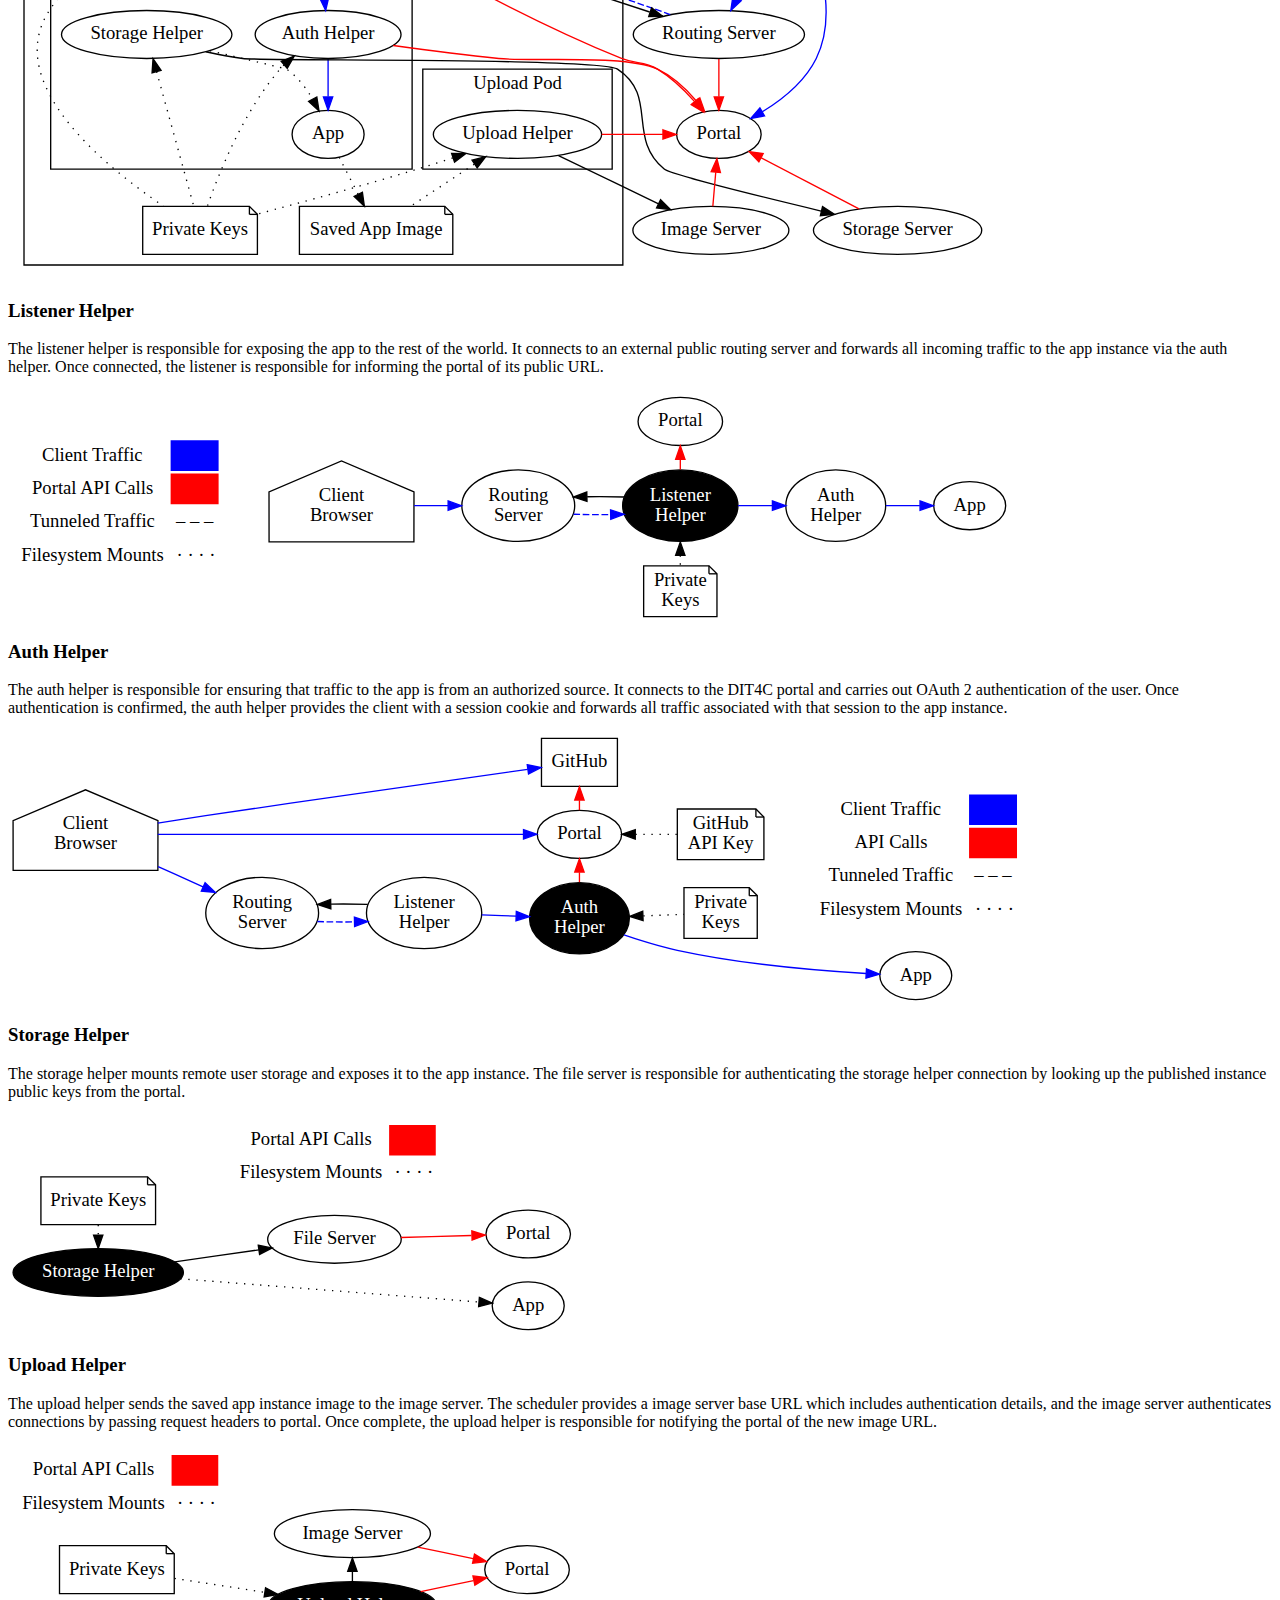
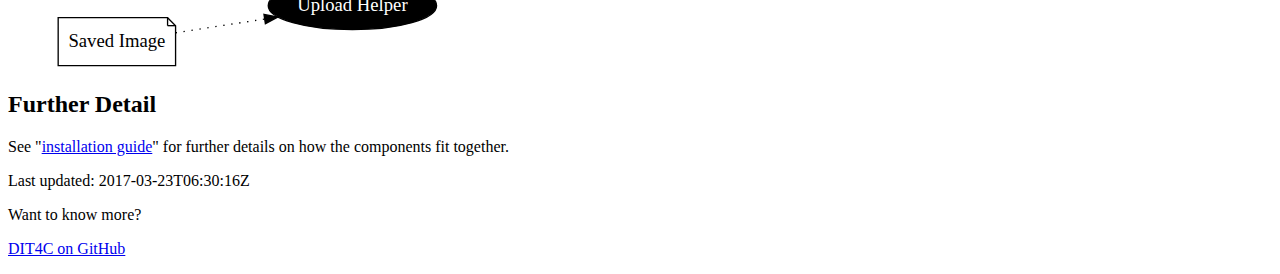
==== commit ac569e1d: "Add workflow section" ====
--- a/architecture.html
+++ b/architecture.html
@@ -76,7 +76,7 @@
 <h2 id="further-detail">Further Detail</h2>
 <p>See &quot;<a href="./running.html">installation guide</a>&quot; for further details on how the components fit together.</p>
 
-  <div class="timestamp">Last updated: 2017-03-23T04:33:47Z</div>
+  <div class="timestamp">Last updated: 2017-03-23T06:30:16Z</div>
   </article>
   <footer>
     <p>Want to know more?</p>
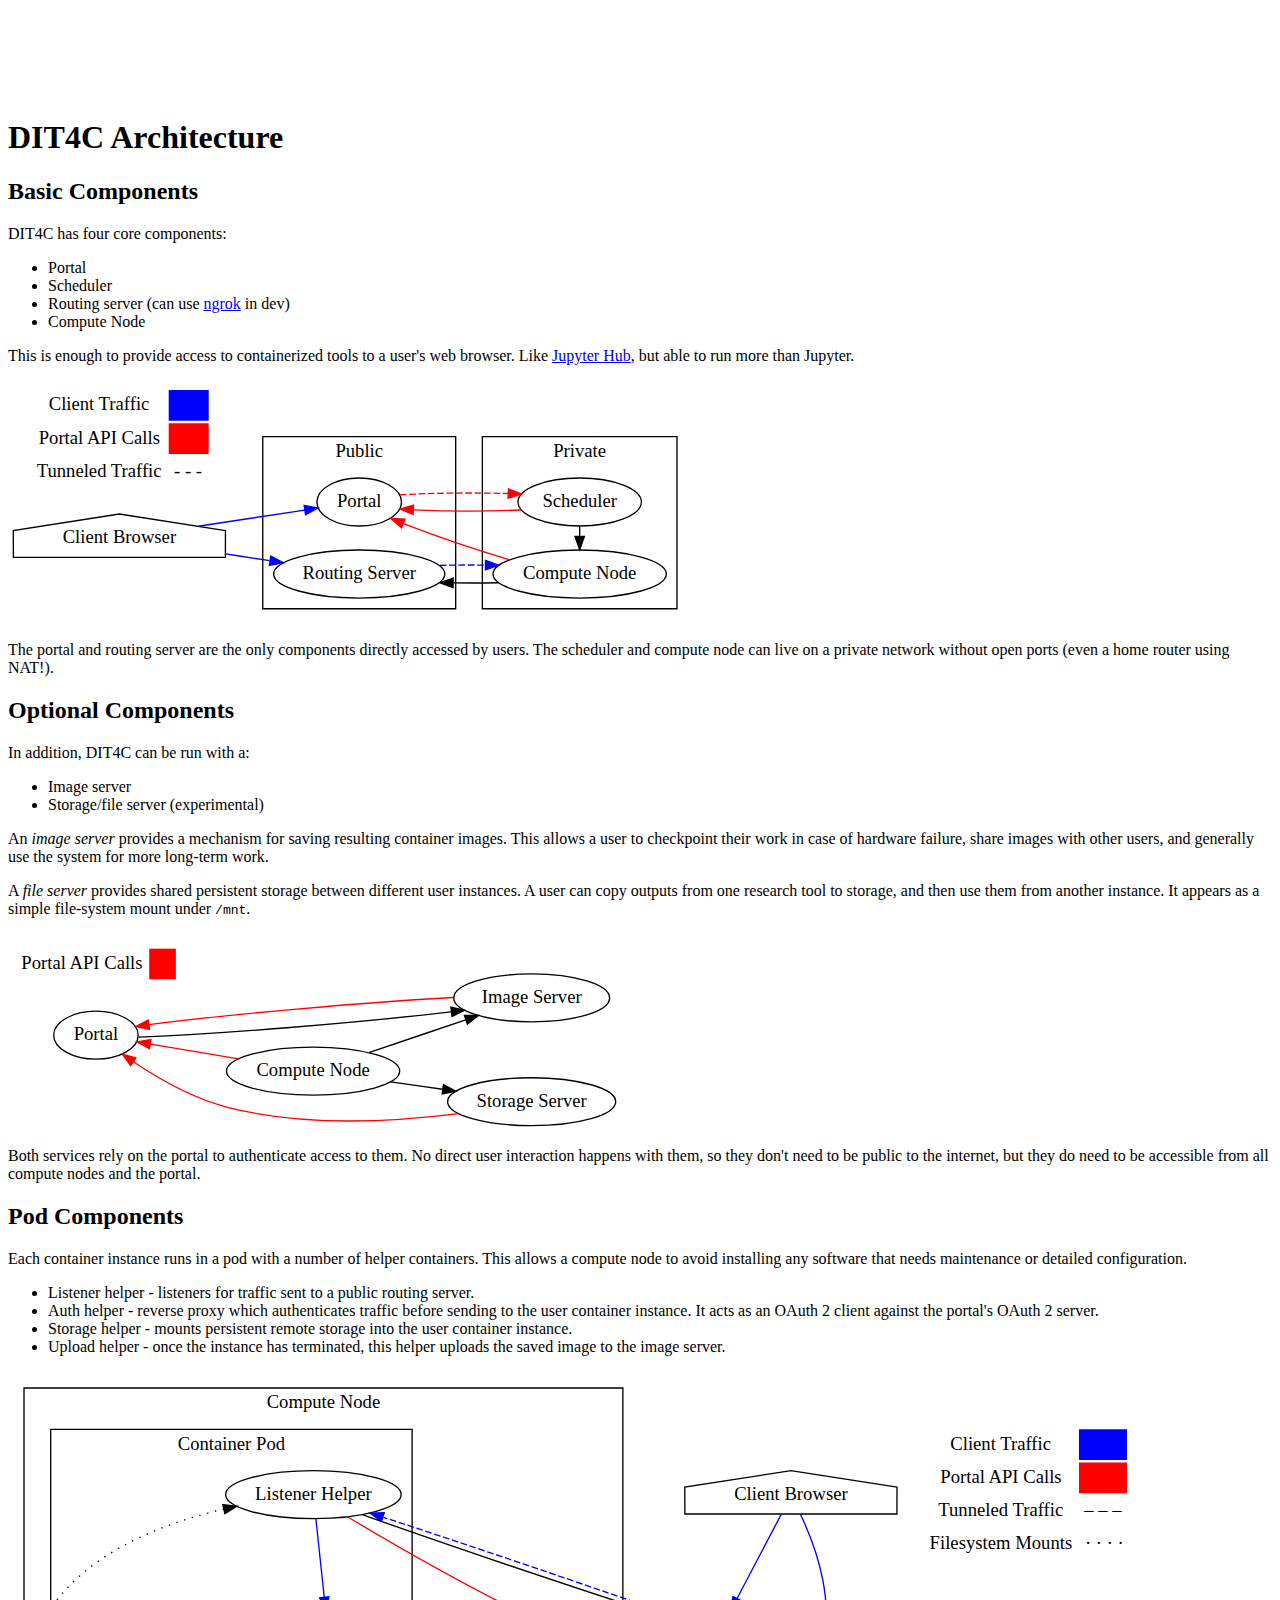
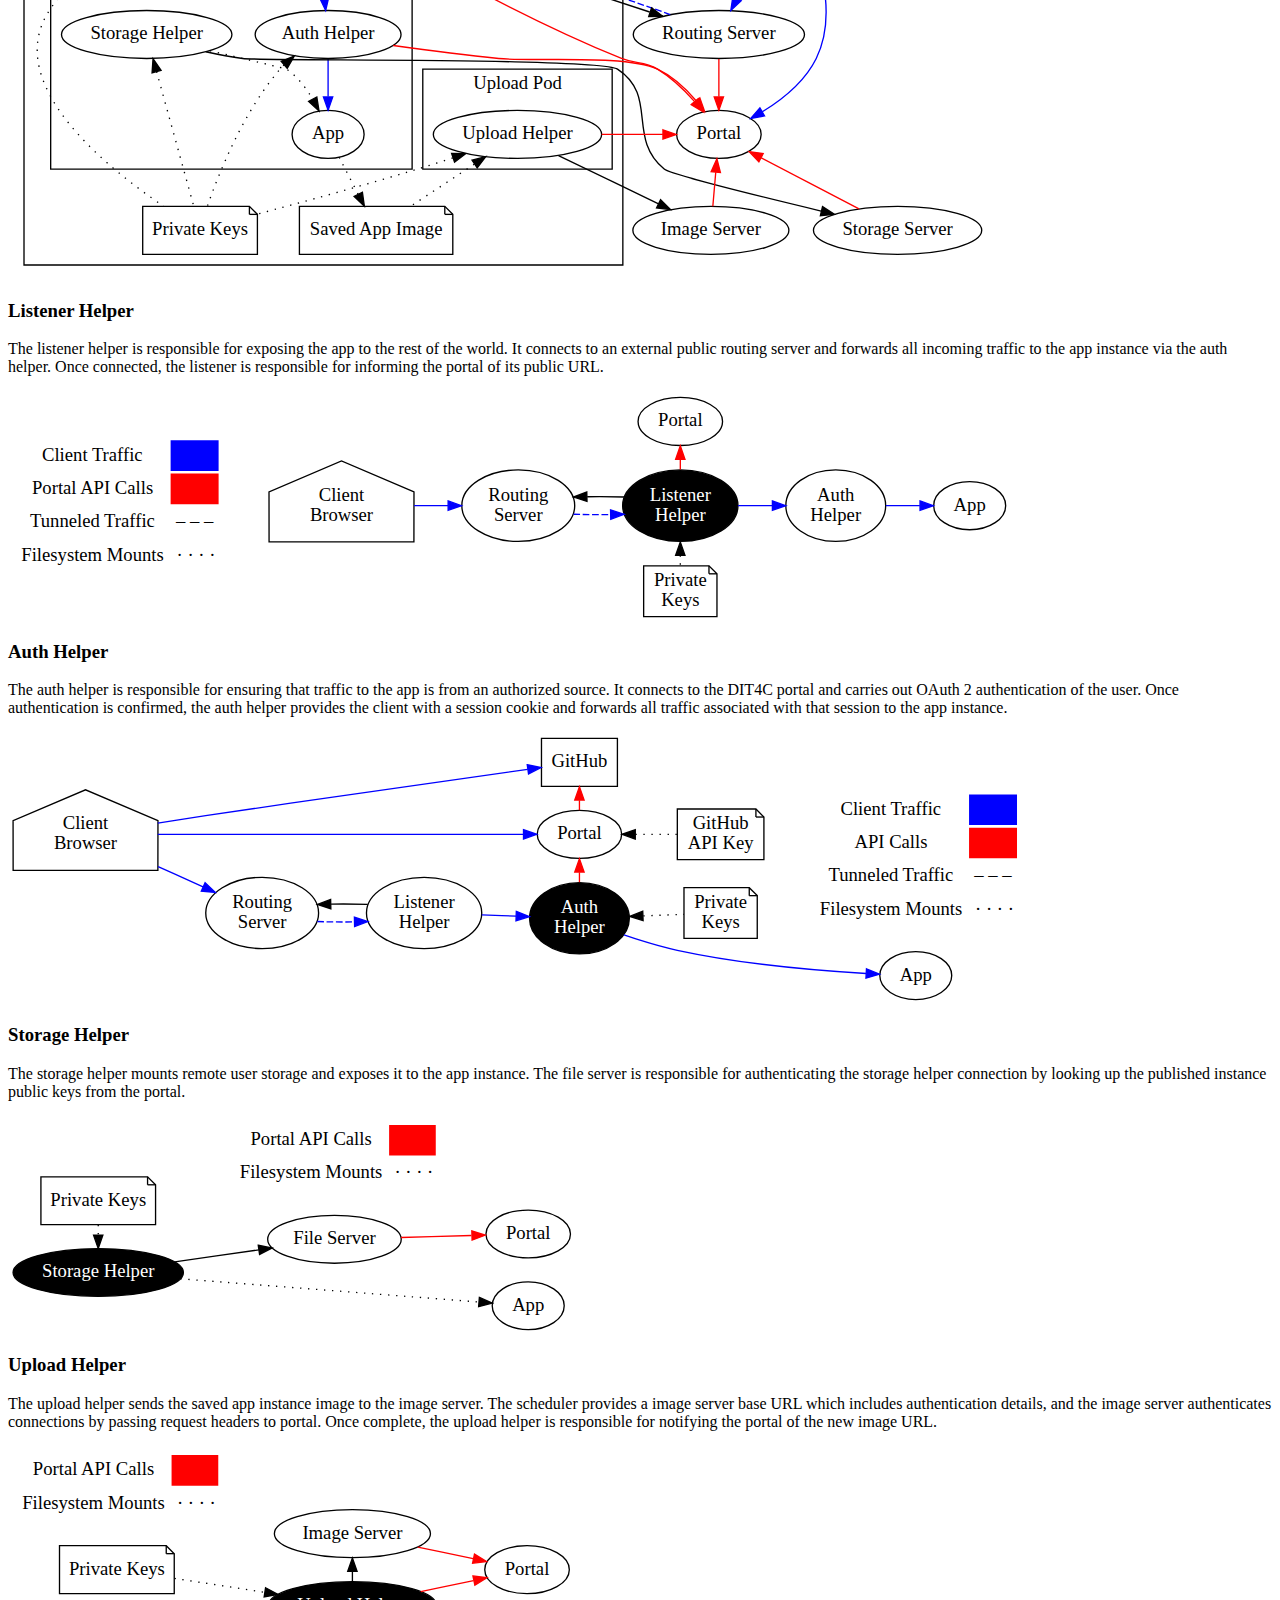
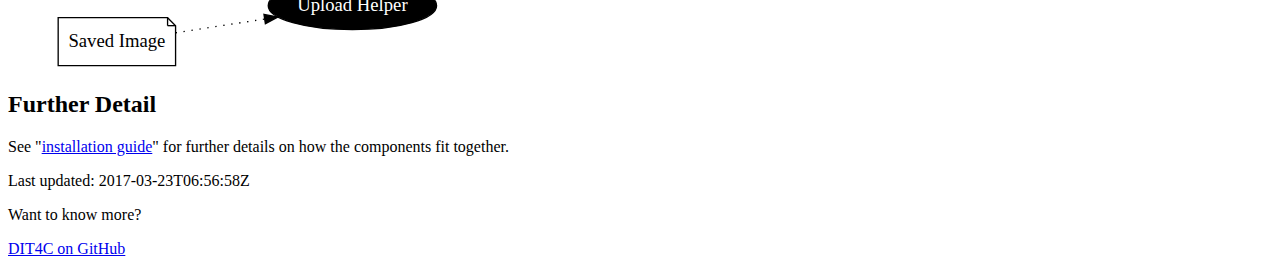
==== commit 5c5d0098: "Reword intro" ====
--- a/architecture.html
+++ b/architecture.html
@@ -76,7 +76,7 @@
 <h2 id="further-detail">Further Detail</h2>
 <p>See &quot;<a href="./running.html">installation guide</a>&quot; for further details on how the components fit together.</p>
 
-  <div class="timestamp">Last updated: 2017-03-23T06:30:16Z</div>
+  <div class="timestamp">Last updated: 2017-03-23T06:56:58Z</div>
   </article>
   <footer>
     <p>Want to know more?</p>
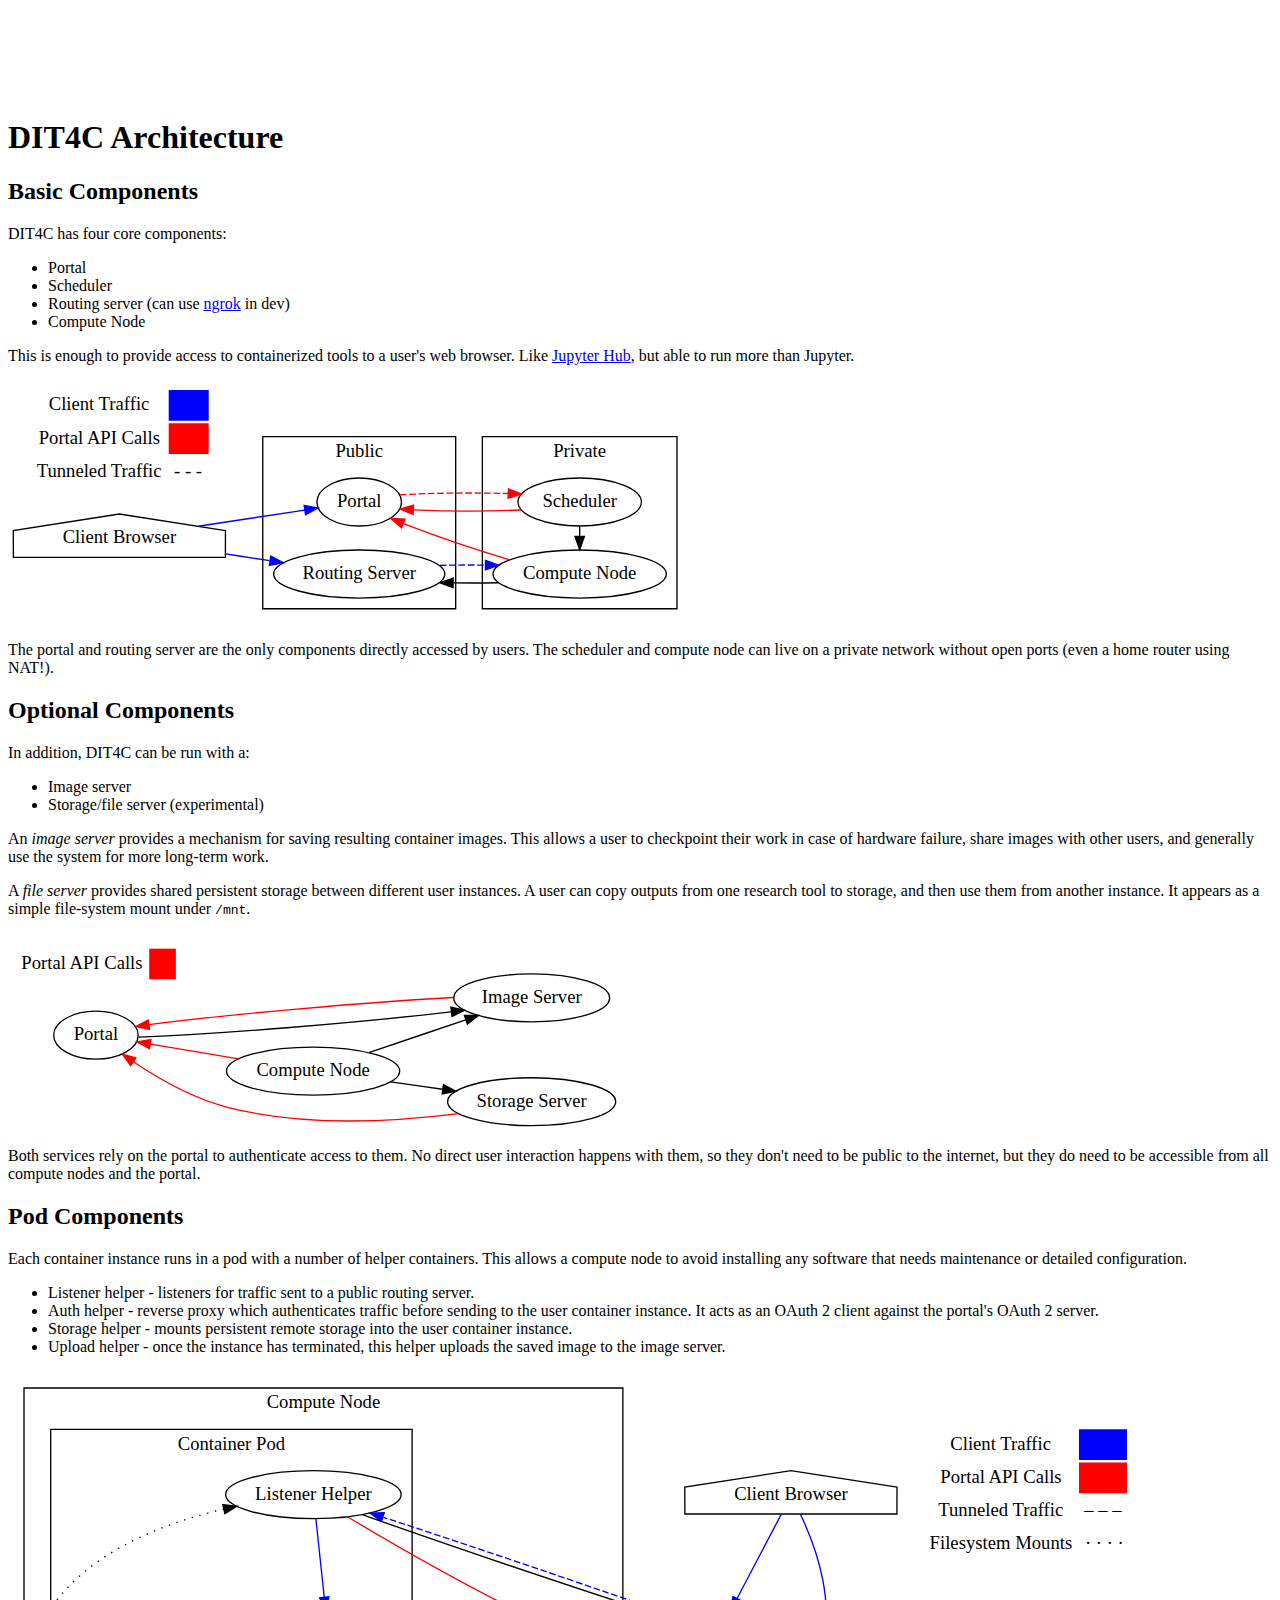
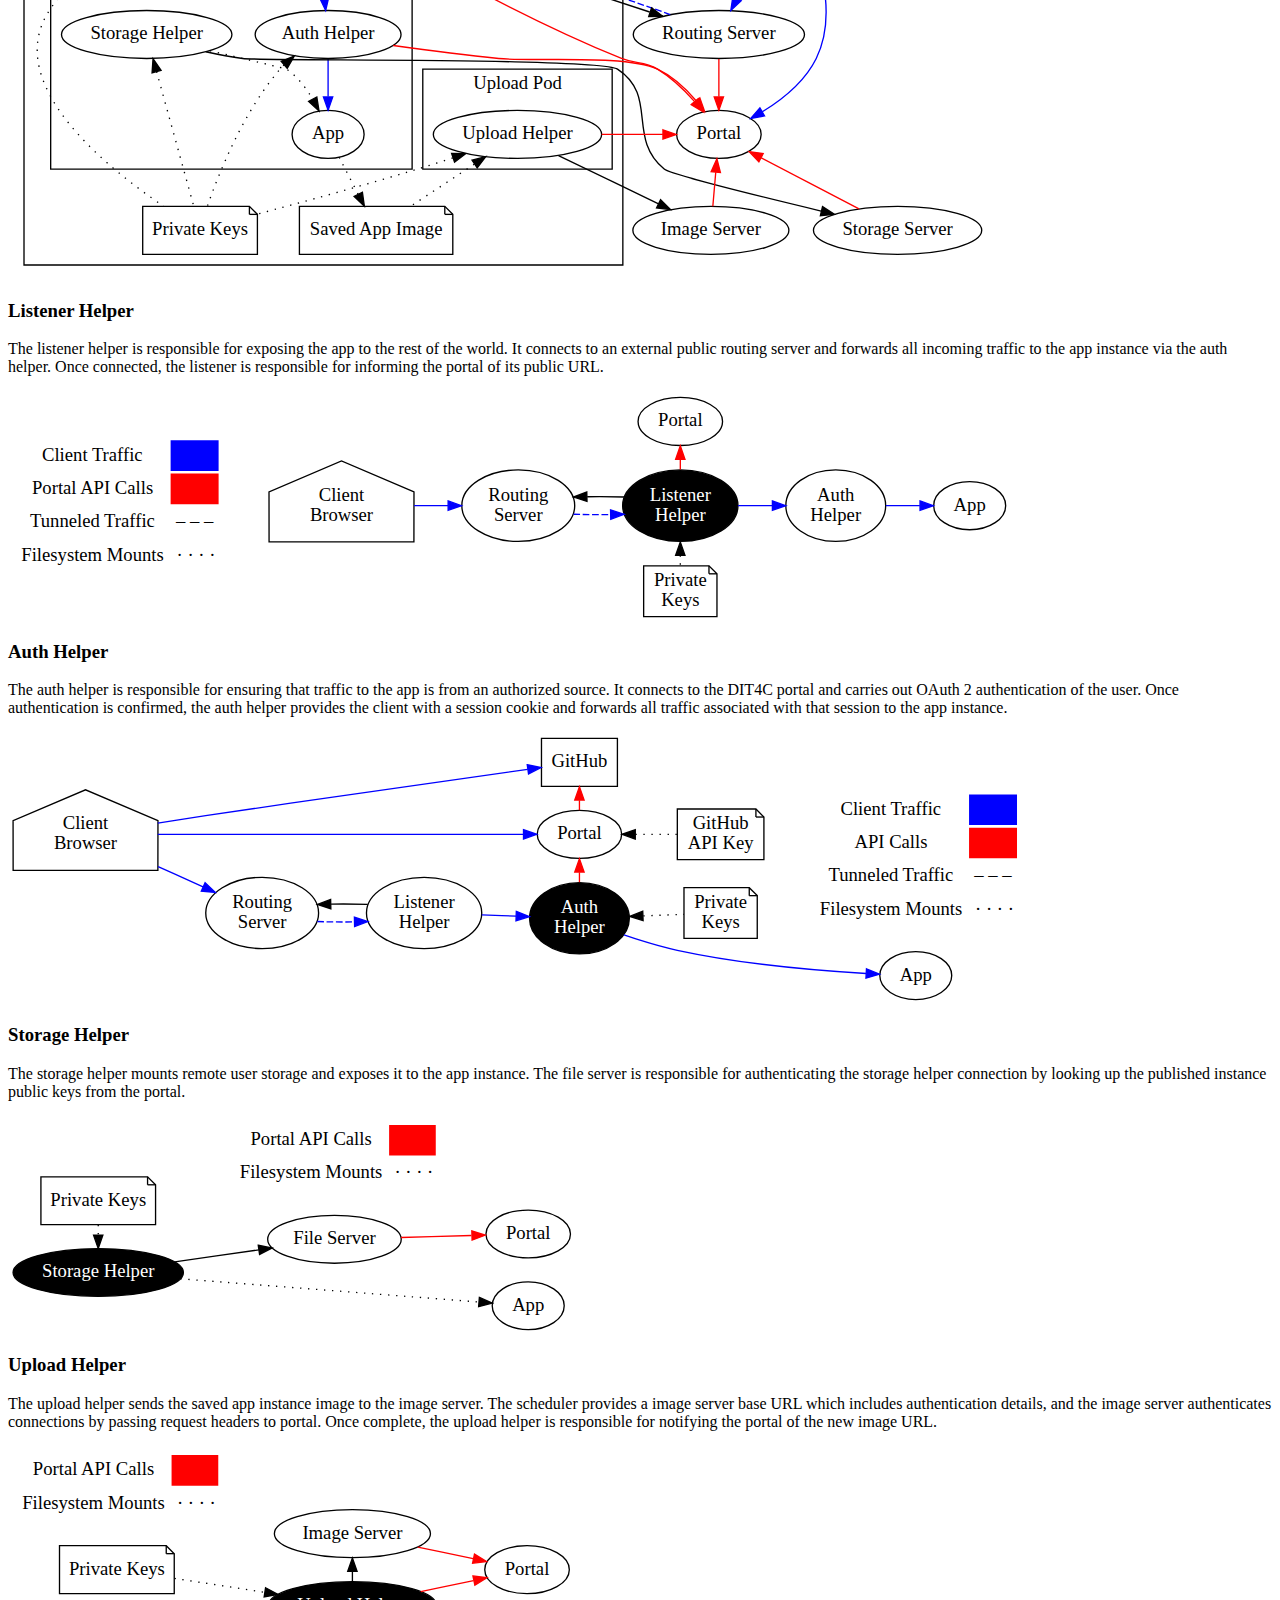
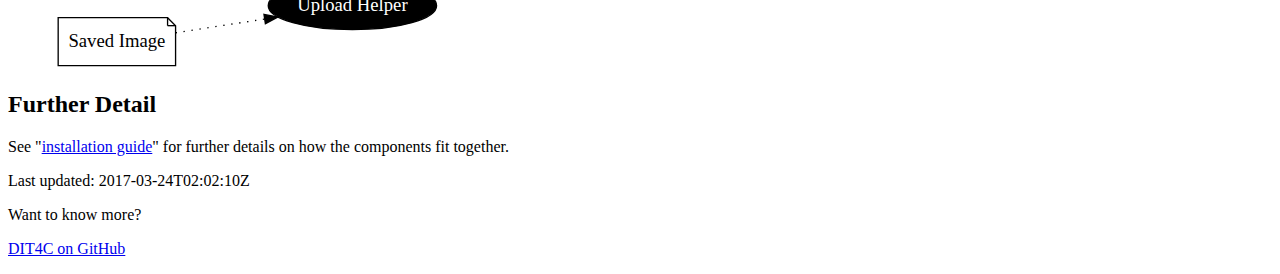
==== commit 9d8b0a2c: "Add screenshots" ====
--- a/architecture.html
+++ b/architecture.html
@@ -76,7 +76,7 @@
 <h2 id="further-detail">Further Detail</h2>
 <p>See &quot;<a href="./running.html">installation guide</a>&quot; for further details on how the components fit together.</p>
 
-  <div class="timestamp">Last updated: 2017-03-23T06:56:58Z</div>
+  <div class="timestamp">Last updated: 2017-03-24T02:02:10Z</div>
   </article>
   <footer>
     <p>Want to know more?</p>
